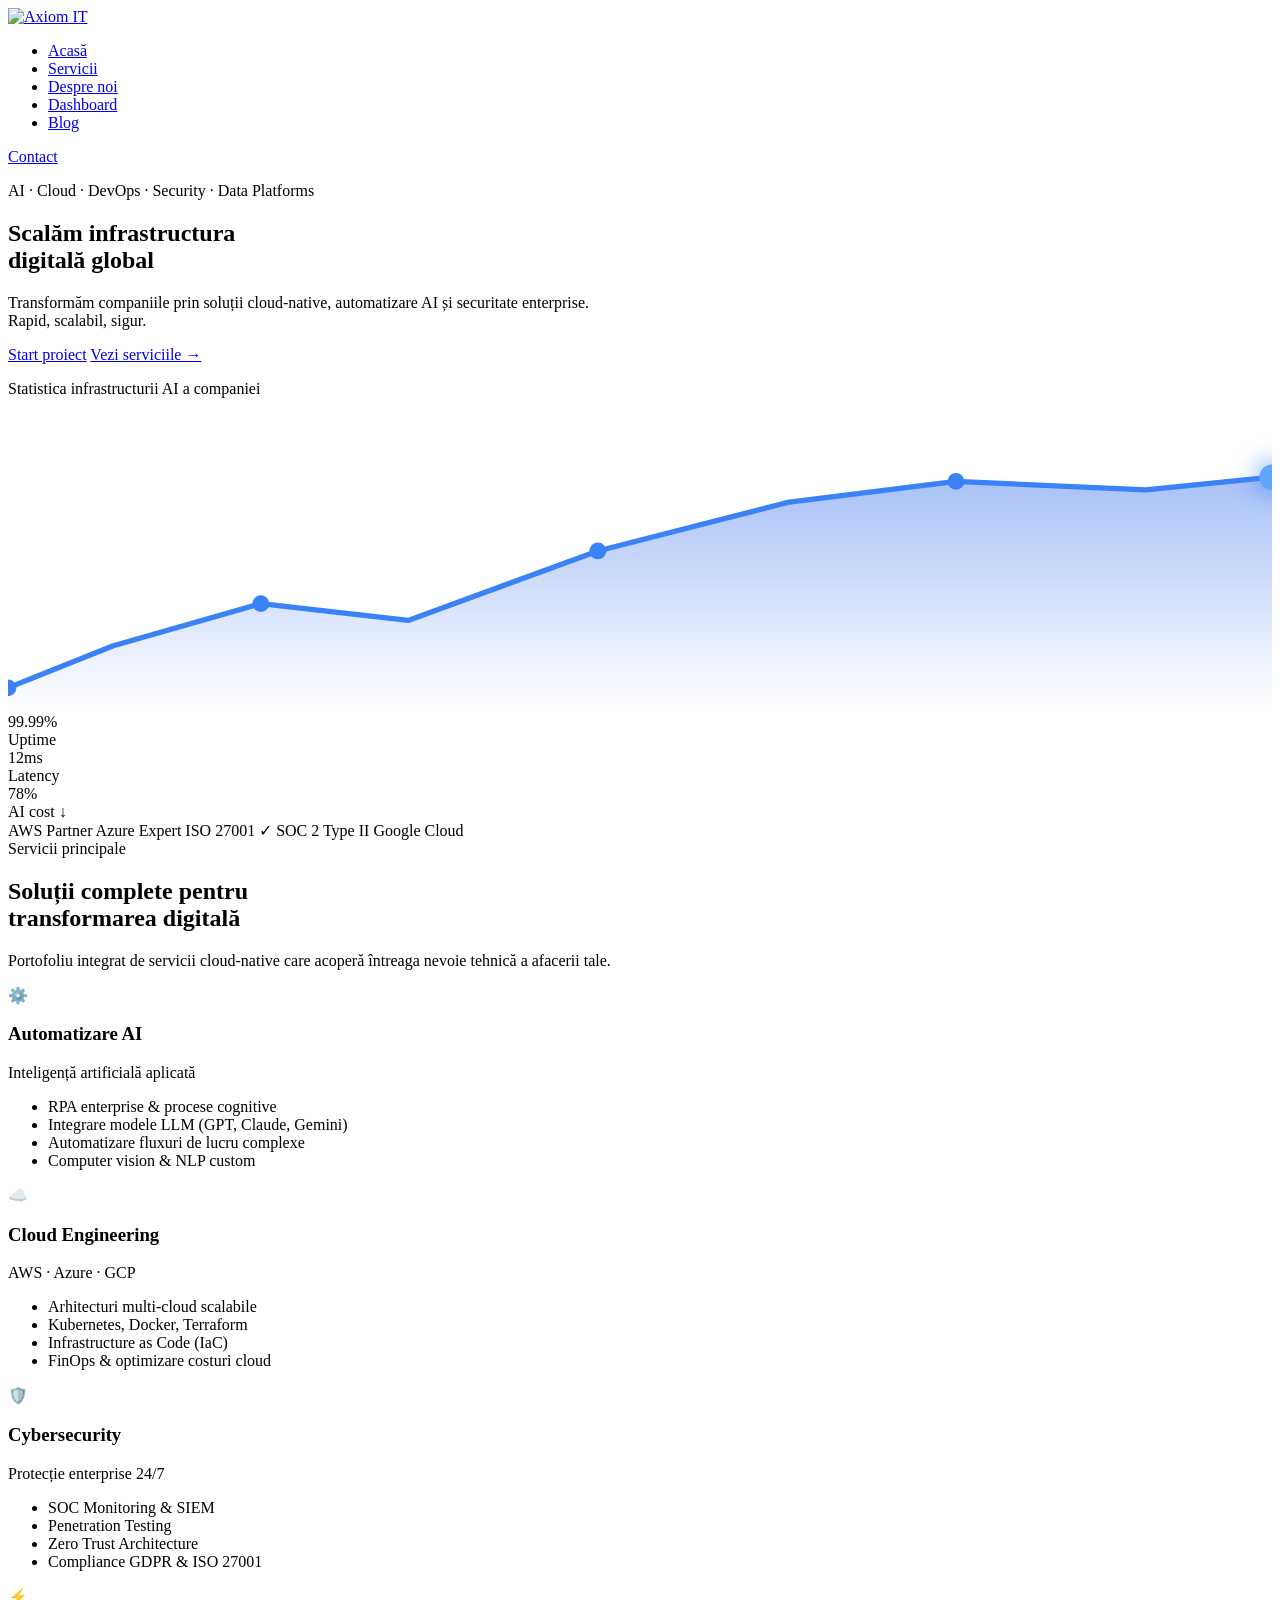
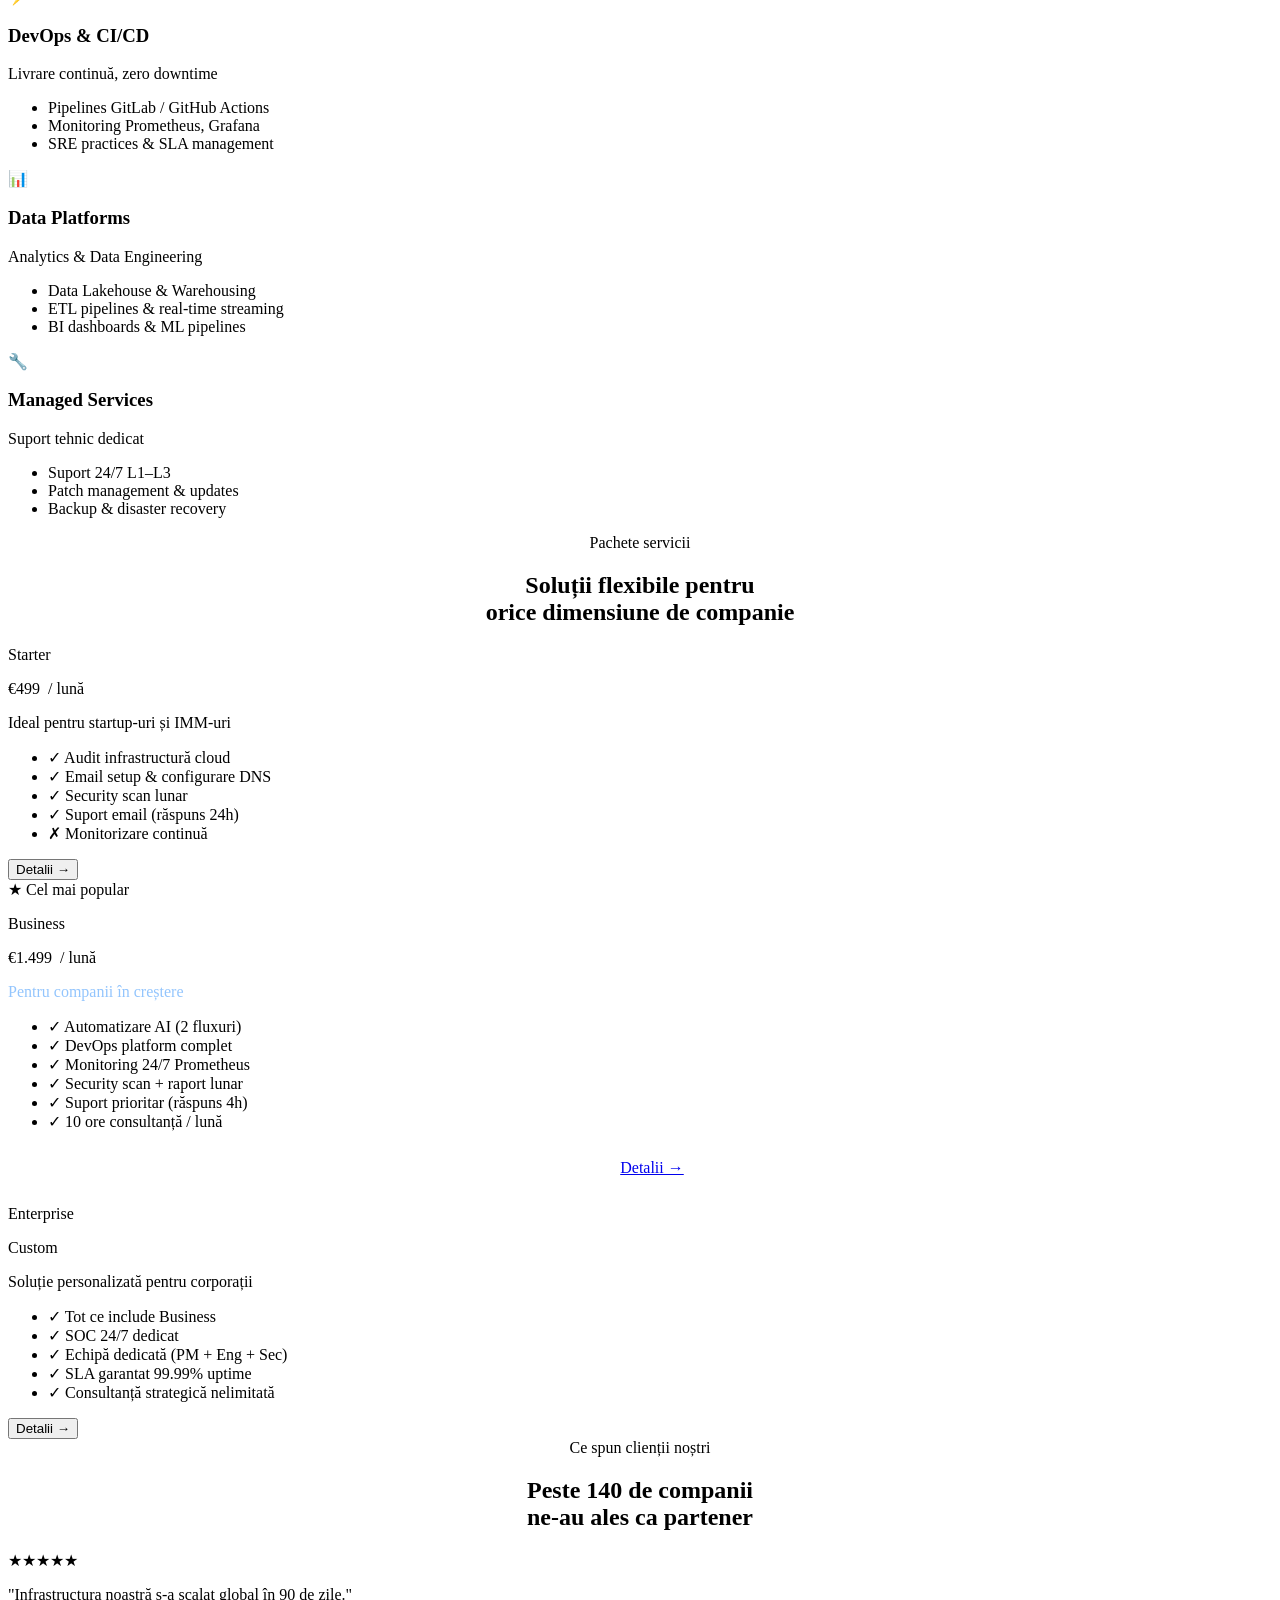
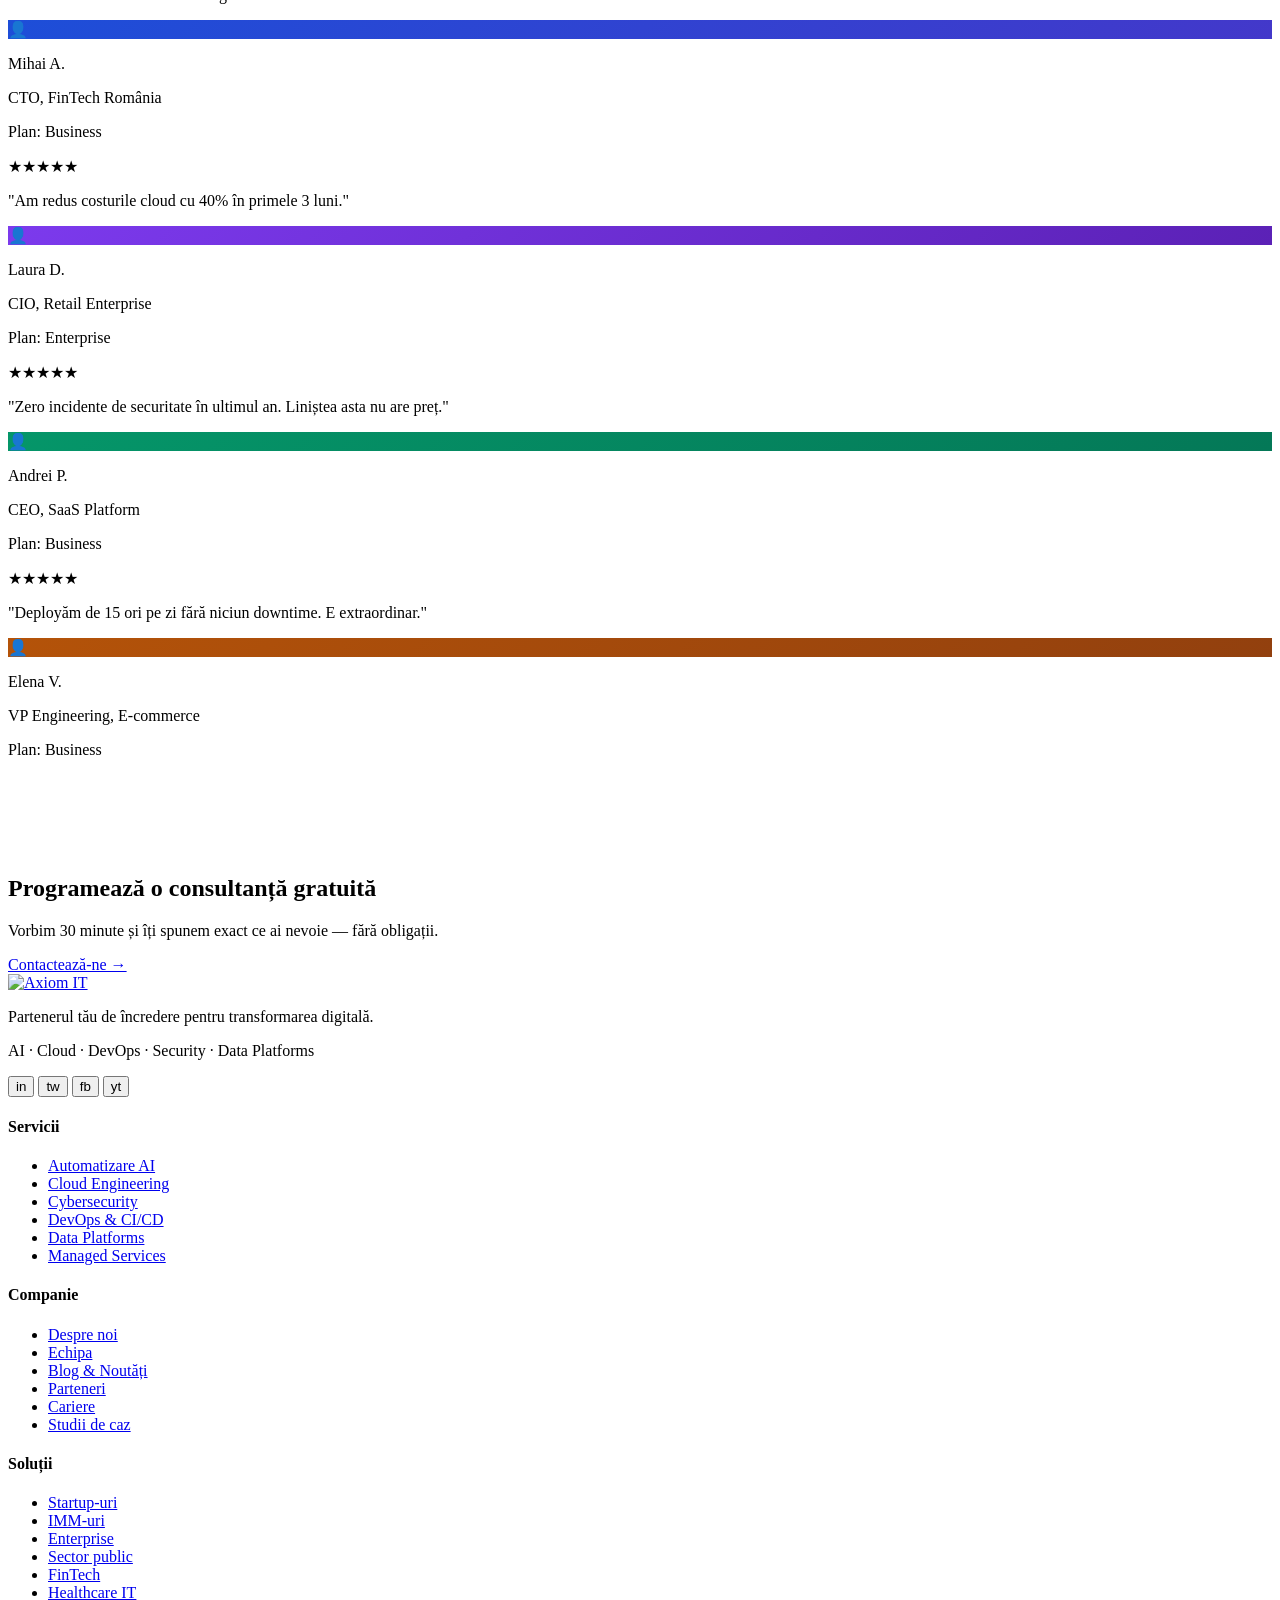
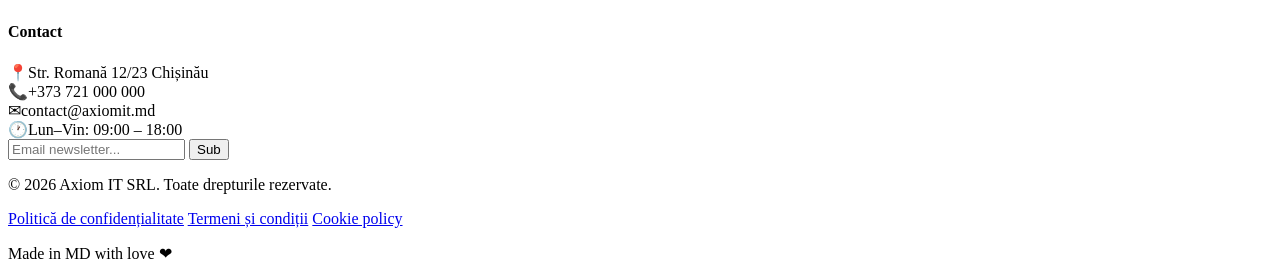
==== index.html @ 34787140 "Add files via upload" ====
<!DOCTYPE html>
<html lang="ro">
<head>
<meta charset="UTF-8"/>
<meta name="viewport" content="width=device-width, initial-scale=1.0"/>
<title>Axiom IT — Scalăm infrastructura digitală global</title>
<link rel="preconnect" href="https://fonts.googleapis.com"/>
<link href="https://fonts.googleapis.com/css2?family=EB+Garamond:ital,wght@0,400;0,600;0,700;0,800;1,400&family=DM+Sans:wght@300;400;500;600&display=swap" rel="stylesheet"/>
<link rel="stylesheet" href="/css/axiom-it.css"/>
</head>
<body class="pagina">

<nav class="bara-navigare">
  <div class="container">
    <a href="index.html" class="logo-nav">
      <img src="/img/logo-axiom.png" alt="Axiom IT"/>
    </a>
    <ul class="linkuri-nav">
      <li><a href="index.html" class="activ">Acasă</a></li>
      <li><a href="services.html">Servicii</a></li>
      <li><a href="about.html">Despre noi</a></li>
      <li><a href="dashboard.html">Dashboard</a></li>
      <li><a href="blog.html">Blog</a></li>
    </ul>
    <a href="#contact" class="buton buton-principal buton-contact-nav">Contact</a>
  </div>
</nav>

<section style="padding-top:0;padding-bottom:0">
  <div class="container">
    <div class="sectiunea-hero">

      <div class="hero-stanga">
        <p class="subtitlu-hero">AI · Cloud · DevOps · Security · Data Platforms</p>
        <h1>Scalăm infrastructura<br><span class="accent">digitală global</span></h1>
        <p class="descriere-hero">
          Transformăm companiile prin soluții cloud-native, automatizare AI și securitate enterprise.<br>
          Rapid, scalabil, sigur.
        </p>
        <div class="butoane-hero">
          <a href="#contact" class="buton buton-principal">Start proiect</a>
          <a href="services.html" class="buton buton-contur">Vezi serviciile →</a>
        </div>
      </div>

      <div class="hero-dreapta">
        <div class="card-statistici">
          <p class="eticheta-card-statistici">Statistica infrastructurii AI a companiei</p>
          <div class="zona-grafic">
            <svg viewBox="0 0 600 140" preserveAspectRatio="none">
              <defs>
                <linearGradient id="umpluturaGrafic" x1="0" y1="0" x2="0" y2="1">
                  <stop offset="0%" stop-color="#2563eb" stop-opacity="0.4"/>
                  <stop offset="100%" stop-color="#2563eb" stop-opacity="0"/>
                </linearGradient>
              </defs>
              <polygon points="0,130 50,110 120,90 190,98 280,65 370,42 450,32 540,36 600,30 600,140 0,140" fill="url(#umpluturaGrafic)"/>
              <polyline class="linie-grafic"
                points="0,130 50,110 120,90 190,98 280,65 370,42 450,32 540,36 600,30"
                fill="none" stroke="#3b82f6" stroke-width="2.5" stroke-linecap="round" stroke-linejoin="round"/>
              <circle cx="0"   cy="130" r="4" fill="#3b82f6"/>
              <circle cx="120" cy="90"  r="4" fill="#3b82f6"/>
              <circle cx="280" cy="65"  r="4" fill="#3b82f6"/>
              <circle cx="450" cy="32"  r="4" fill="#3b82f6"/>
              <circle cx="600" cy="30"  r="6" fill="#60a5fa" style="filter:drop-shadow(0 0 6px #3b82f6)"/>
            </svg>
          </div>
          <div class="rand-metrici">
            <div class="pastila-metrica">
              <div class="valoare">99.99%</div>
              <div class="eticheta-metrica">Uptime</div>
            </div>
            <div class="pastila-metrica">
              <div class="valoare">12ms</div>
              <div class="eticheta-metrica">Latency</div>
            </div>
            <div class="pastila-metrica">
              <div class="valoare verde">78%</div>
              <div class="eticheta-metrica">AI cost ↓</div>
            </div>
          </div>
        </div>
        <div class="rand-certificate">
          <span class="pastila-certificat">AWS Partner</span>
          <span class="pastila-certificat">Azure Expert</span>
          <span class="pastila-certificat">ISO 27001 ✓</span>
          <span class="pastila-certificat">SOC 2 Type II</span>
          <span class="pastila-certificat">Google Cloud</span>
        </div>
      </div>

    </div>
  </div>
</section>

<div class="separator"></div>

<section class="sectiunea-servicii">
  <div class="container">
    <div class="antet-sectiune apare">
      <span class="eticheta-sectiune eticheta-albastra">Servicii principale</span>
      <h2>Soluții complete pentru<br>transformarea digitală</h2>
      <p>Portofoliu integrat de servicii cloud-native care acoperă întreaga nevoie tehnică a afacerii tale.</p>
    </div>

    <div class="grila-servicii">
      <div class="card-serviciu cs-ai apare intarziere-1">
        <div class="pictograma-serviciu pictograma-ai">⚙️</div>
        <h3>Automatizare AI</h3>
        <p class="subtitlu-serviciu c-albastru">Inteligență artificială aplicată</p>
        <div class="separator-serviciu"></div>
        <ul class="caracteristici-serviciu">
          <li>RPA enterprise &amp; procese cognitive</li>
          <li>Integrare modele LLM (GPT, Claude, Gemini)</li>
          <li>Automatizare fluxuri de lucru complexe</li>
          <li>Computer vision &amp; NLP custom</li>
        </ul>
      </div>
      <div class="card-serviciu cs-cloud apare intarziere-2">
        <div class="pictograma-serviciu pictograma-cloud">☁️</div>
        <h3>Cloud Engineering</h3>
        <p class="subtitlu-serviciu c-cyan">AWS · Azure · GCP</p>
        <div class="separator-serviciu"></div>
        <ul class="caracteristici-serviciu">
          <li>Arhitecturi multi-cloud scalabile</li>
          <li>Kubernetes, Docker, Terraform</li>
          <li>Infrastructure as Code (IaC)</li>
          <li>FinOps &amp; optimizare costuri cloud</li>
        </ul>
      </div>
      <div class="card-serviciu cs-sec apare intarziere-3">
        <div class="pictograma-serviciu pictograma-sec">🛡️</div>
        <h3>Cybersecurity</h3>
        <p class="subtitlu-serviciu c-mov">Protecție enterprise 24/7</p>
        <div class="separator-serviciu"></div>
        <ul class="caracteristici-serviciu">
          <li>SOC Monitoring &amp; SIEM</li>
          <li>Penetration Testing</li>
          <li>Zero Trust Architecture</li>
          <li>Compliance GDPR &amp; ISO 27001</li>
        </ul>
      </div>
      <div class="card-serviciu cs-devops apare intarziere-1">
        <div class="pictograma-serviciu pictograma-devops">⚡</div>
        <h3>DevOps &amp; CI/CD</h3>
        <p class="subtitlu-serviciu c-verde">Livrare continuă, zero downtime</p>
        <div class="separator-serviciu"></div>
        <ul class="caracteristici-serviciu">
          <li>Pipelines GitLab / GitHub Actions</li>
          <li>Monitoring Prometheus, Grafana</li>
          <li>SRE practices &amp; SLA management</li>
        </ul>
      </div>
      <div class="card-serviciu cs-date apare intarziere-2">
        <div class="pictograma-serviciu pictograma-date">📊</div>
        <h3>Data Platforms</h3>
        <p class="subtitlu-serviciu c-chihlimbar">Analytics &amp; Data Engineering</p>
        <div class="separator-serviciu"></div>
        <ul class="caracteristici-serviciu">
          <li>Data Lakehouse &amp; Warehousing</li>
          <li>ETL pipelines &amp; real-time streaming</li>
          <li>BI dashboards &amp; ML pipelines</li>
        </ul>
      </div>
      <div class="card-serviciu cs-gestionat apare intarziere-3">
        <div class="pictograma-serviciu pictograma-gestionat">🔧</div>
        <h3>Managed Services</h3>
        <p class="subtitlu-serviciu c-roz">Suport tehnic dedicat</p>
        <div class="separator-serviciu"></div>
        <ul class="caracteristici-serviciu">
          <li>Suport 24/7 L1–L3</li>
          <li>Patch management &amp; updates</li>
          <li>Backup &amp; disaster recovery</li>
        </ul>
      </div>
    </div>
  </div>
</section>

<div class="separator"></div>

<section class="sectiunea-preturi">
  <div class="container">
    <div class="antet-sectiune apare" style="text-align:center;max-width:640px;margin:0 auto 0">
      <span class="eticheta-sectiune eticheta-albastra">Pachete servicii</span>
      <h2>Soluții flexibile pentru<br>orice dimensiune de companie</h2>
    </div>
    <div class="grila-preturi">

      <div class="card-pret apare intarziere-1">
        <p class="nivel-pret">Starter</p>
        <div style="display:flex;align-items:baseline;gap:8px;margin-bottom:6px">
          <span class="suma-pret">€499</span>
          <span class="perioada-pret">/ lună</span>
        </div>
        <p class="descriere-pret">Ideal pentru startup-uri și IMM-uri</p>
        <div class="separator-pret"></div>
        <ul class="caracteristici-pret">
          <li><span class="bifa">✓</span> Audit infrastructură cloud</li>
          <li><span class="bifa">✓</span> Email setup &amp; configurare DNS</li>
          <li><span class="bifa">✓</span> Security scan lunar</li>
          <li><span class="bifa">✓</span> Suport email (răspuns 24h)</li>
          <li><span class="x">✗</span> <span style="color:var(--gri-mai-inchis)">Monitorizare continuă</span></li>
        </ul>
        <button class="buton-pret-contur">Detalii →</button>
      </div>

      <div class="card-pret recomandat apare intarziere-2">
        <div class="insigna-popular">★ Cel mai popular</div>
        <p class="nivel-pret">Business</p>
        <div style="display:flex;align-items:baseline;gap:8px;margin-bottom:6px">
          <span class="suma-pret">€1.499</span>
          <span class="perioada-pret">/ lună</span>
        </div>
        <p class="descriere-pret" style="color:#93c5fd">Pentru companii în creștere</p>
        <div class="separator-pret"></div>
        <ul class="caracteristici-pret">
          <li><span class="bifa">✓</span> Automatizare AI (2 fluxuri)</li>
          <li><span class="bifa">✓</span> DevOps platform complet</li>
          <li><span class="bifa">✓</span> Monitoring 24/7 Prometheus</li>
          <li><span class="bifa">✓</span> Security scan + raport lunar</li>
          <li><span class="bifa">✓</span> Suport prioritar (răspuns 4h)</li>
          <li><span class="bifa">✓</span> 10 ore consultanță / lună</li>
        </ul>
        <a href="#contact" class="buton buton-alb" style="width:100%;justify-content:center;padding:12px;display:flex">Detalii →</a>
      </div>

      <div class="card-pret apare intarziere-3">
        <p class="nivel-pret">Enterprise</p>
        <div style="margin-bottom:6px">
          <span class="suma-pret">Custom</span>
        </div>
        <p class="descriere-pret">Soluție personalizată pentru corporații</p>
        <div class="separator-pret"></div>
        <ul class="caracteristici-pret">
          <li><span class="bifa">✓</span> Tot ce include Business</li>
          <li><span class="bifa">✓</span> SOC 24/7 dedicat</li>
          <li><span class="bifa">✓</span> Echipă dedicată (PM + Eng + Sec)</li>
          <li><span class="bifa">✓</span> SLA garantat 99.99% uptime</li>
          <li><span class="bifa">✓</span> Consultanță strategică nelimitată</li>
        </ul>
        <button class="buton-pret-enterprise">Detalii →</button>
      </div>

    </div>
  </div>
</section>

<div class="separator"></div>

<section class="sectiunea-testimoniale">
  <div class="container">
    <div class="antet-sectiune apare" style="text-align:center;max-width:640px;margin:0 auto 0">
      <span class="eticheta-sectiune eticheta-albastra">Ce spun clienții noștri</span>
      <h2>Peste 140 de companii<br>ne-au ales ca partener</h2>
    </div>
    <div class="grila-testimoniale">
      <div class="card-testimonial apare intarziere-1">
        <span class="stele">★★★★★</span>
        <p class="citat-testimonial">"Infrastructura noastră s-a scalat global în 90 de zile."</p>
        <div class="autor-testimonial">
          <div class="avatar-autor" style="background:linear-gradient(135deg,#1d4ed8,#4338ca)">👤</div>
          <div class="info-autor">
            <p class="nume-autor">Mihai A.</p>
            <p class="rol-autor">CTO, FinTech România</p>
            <p class="plan-autor">Plan: Business</p>
          </div>
        </div>
      </div>
      <div class="card-testimonial apare intarziere-2">
        <span class="stele">★★★★★</span>
        <p class="citat-testimonial">"Am redus costurile cloud cu 40% în primele 3 luni."</p>
        <div class="autor-testimonial">
          <div class="avatar-autor" style="background:linear-gradient(135deg,#7c3aed,#5b21b6)">👤</div>
          <div class="info-autor">
            <p class="nume-autor">Laura D.</p>
            <p class="rol-autor">CIO, Retail Enterprise</p>
            <p class="plan-autor">Plan: Enterprise</p>
          </div>
        </div>
      </div>
      <div class="card-testimonial apare intarziere-3">
        <span class="stele">★★★★★</span>
        <p class="citat-testimonial">"Zero incidente de securitate în ultimul an. Liniștea asta nu are preț."</p>
        <div class="autor-testimonial">
          <div class="avatar-autor" style="background:linear-gradient(135deg,#059669,#047857)">👤</div>
          <div class="info-autor">
            <p class="nume-autor">Andrei P.</p>
            <p class="rol-autor">CEO, SaaS Platform</p>
            <p class="plan-autor">Plan: Business</p>
          </div>
        </div>
      </div>
      <div class="card-testimonial apare intarziere-4">
        <span class="stele">★★★★★</span>
        <p class="citat-testimonial">"Deployăm de 15 ori pe zi fără niciun downtime. E extraordinar."</p>
        <div class="autor-testimonial">
          <div class="avatar-autor" style="background:linear-gradient(135deg,#b45309,#92400e)">👤</div>
          <div class="info-autor">
            <p class="nume-autor">Elena V.</p>
            <p class="rol-autor">VP Engineering, E-commerce</p>
            <p class="plan-autor">Plan: Business</p>
          </div>
        </div>
      </div>
    </div>
  </div>
</section>

<div class="separator"></div>

<section style="padding:80px 0 0">
  <div class="container">
    <div class="banner-cta apare">
      <h2>Programează o consultanță gratuită</h2>
      <p>Vorbim 30 minute și îți spunem exact ce ai nevoie — fără obligații.</p>
      <div class="butoane-banner-cta">
        <a href="#contact" class="buton buton-alb">Contactează-ne →</a>
        <a href="services.html" class="buton" style="background:rgba(255,255,255,.12);color:#fff;border:1.5px solid rgba(255,255,255,.3)">Vezi serviciile</a>
      </div>
    </div>
  </div>
</section>

<footer class="subsol" id="contact">
  <div class="container">
    <div class="subsol-principal">

      <div class="subsol-brand">
        <a href="index.html" class="logo-subsol">
          <img src="/img/logo-axiom.png" alt="Axiom IT"/>
        </a>
        <p class="descriere-brand">Partenerul tău de încredere pentru transformarea digitală.</p>
        <p class="tagline-brand">AI · Cloud · DevOps · Security · Data Platforms</p>
        <div class="retele-sociale">
          <button class="buton-social">in</button>
          <button class="buton-social">tw</button>
          <button class="buton-social">fb</button>
          <button class="buton-social">yt</button>
        </div>
      </div>

      <div class="coloana-subsol">
        <h4>Servicii</h4>
        <ul>
          <li><a href="services.html">Automatizare AI</a></li>
          <li><a href="services.html">Cloud Engineering</a></li>
          <li><a href="services.html">Cybersecurity</a></li>
          <li><a href="services.html">DevOps &amp; CI/CD</a></li>
          <li><a href="services.html">Data Platforms</a></li>
          <li><a href="services.html">Managed Services</a></li>
        </ul>
      </div>

      <div class="coloana-subsol">
        <h4>Companie</h4>
        <ul>
          <li><a href="about.html">Despre noi</a></li>
          <li><a href="about.html">Echipa</a></li>
          <li><a href="blog.html">Blog &amp; Noutăți</a></li>
          <li><a href="/alte fisiere/AxiomIT_Parteneri.docx" download>Parteneri</a></li>
          <li><a href="/alte fisiere/AxiomIT_Cariere.docx" download>Cariere</a></li>
          <li><a href="/alte fisiere/AxiomIT_Studii_de_Caz.xlsx" download>Studii de caz</a></li>
        </ul>
      </div>

      <div class="coloana-subsol">
        <h4>Soluții</h4>
        <ul>
          <li><a href="/alte fisiere/AXIOM IT - Soluții Tehnologice Complete.pptx" download>Startup-uri</a></li>
          <li><a href="/alte fisiere/AXIOM IT - Soluții Tehnologice Complete.pptx" download>IMM-uri</a></li>
          <li><a href="/alte fisiere/AXIOM IT - Soluții Tehnologice Complete.pptx" download>Enterprise</a></li>
          <li><a href="/alte fisiere/AXIOM IT - Soluții Tehnologice Complete.pptx" download>Sector public</a></li>
          <li><a href="/alte fisiere/AXIOM IT - Soluții Tehnologice Complete.pptx" download>FinTech</a></li>
          <li><a href="/alte fisiere/AXIOM IT - Soluții Tehnologice Complete.pptx" download>Healthcare IT</a></li>
        </ul>
      </div>

      <div class="coloana-contact">
        <h4>Contact</h4>
          <div class="linie-contact"><span class="icon-contact">📍</span>Str. Romană 12/23 Chișinău</div>
          <div class="linie-contact"><span class="icon-contact">📞</span>+373 721 000 000</div>
          <div class="linie-contact"><span class="icon-contact">✉</span>contact@axiomit.md</div>
          <div class="linie-contact"><span class="icon-contact">🕐</span>Lun–Vin: 09:00 – 18:00</div>
        <div class="newsletter-subsol">
          <input type="email" placeholder="Email newsletter..."/>
          <button>Sub</button>
        </div>
      </div>

    </div>

    <div class="bara-subsol-jos">
      <p>© 2026 Axiom IT SRL. Toate drepturile rezervate.</p>
      <div class="linkuri-subsol-jos">
        <a href="#">Politică de confidențialitate</a> <a href="/alte fisiere/politica-confidentialitate.pdf" download></a>
        <a href="#">Termeni și condiții</a>
        <a href="#">Cookie policy</a>
      </div>
      <p class="text-dreapta-subsol">Made in MD with love ❤</p>
    </div>
  </div>
</footer>

</body>
</html>
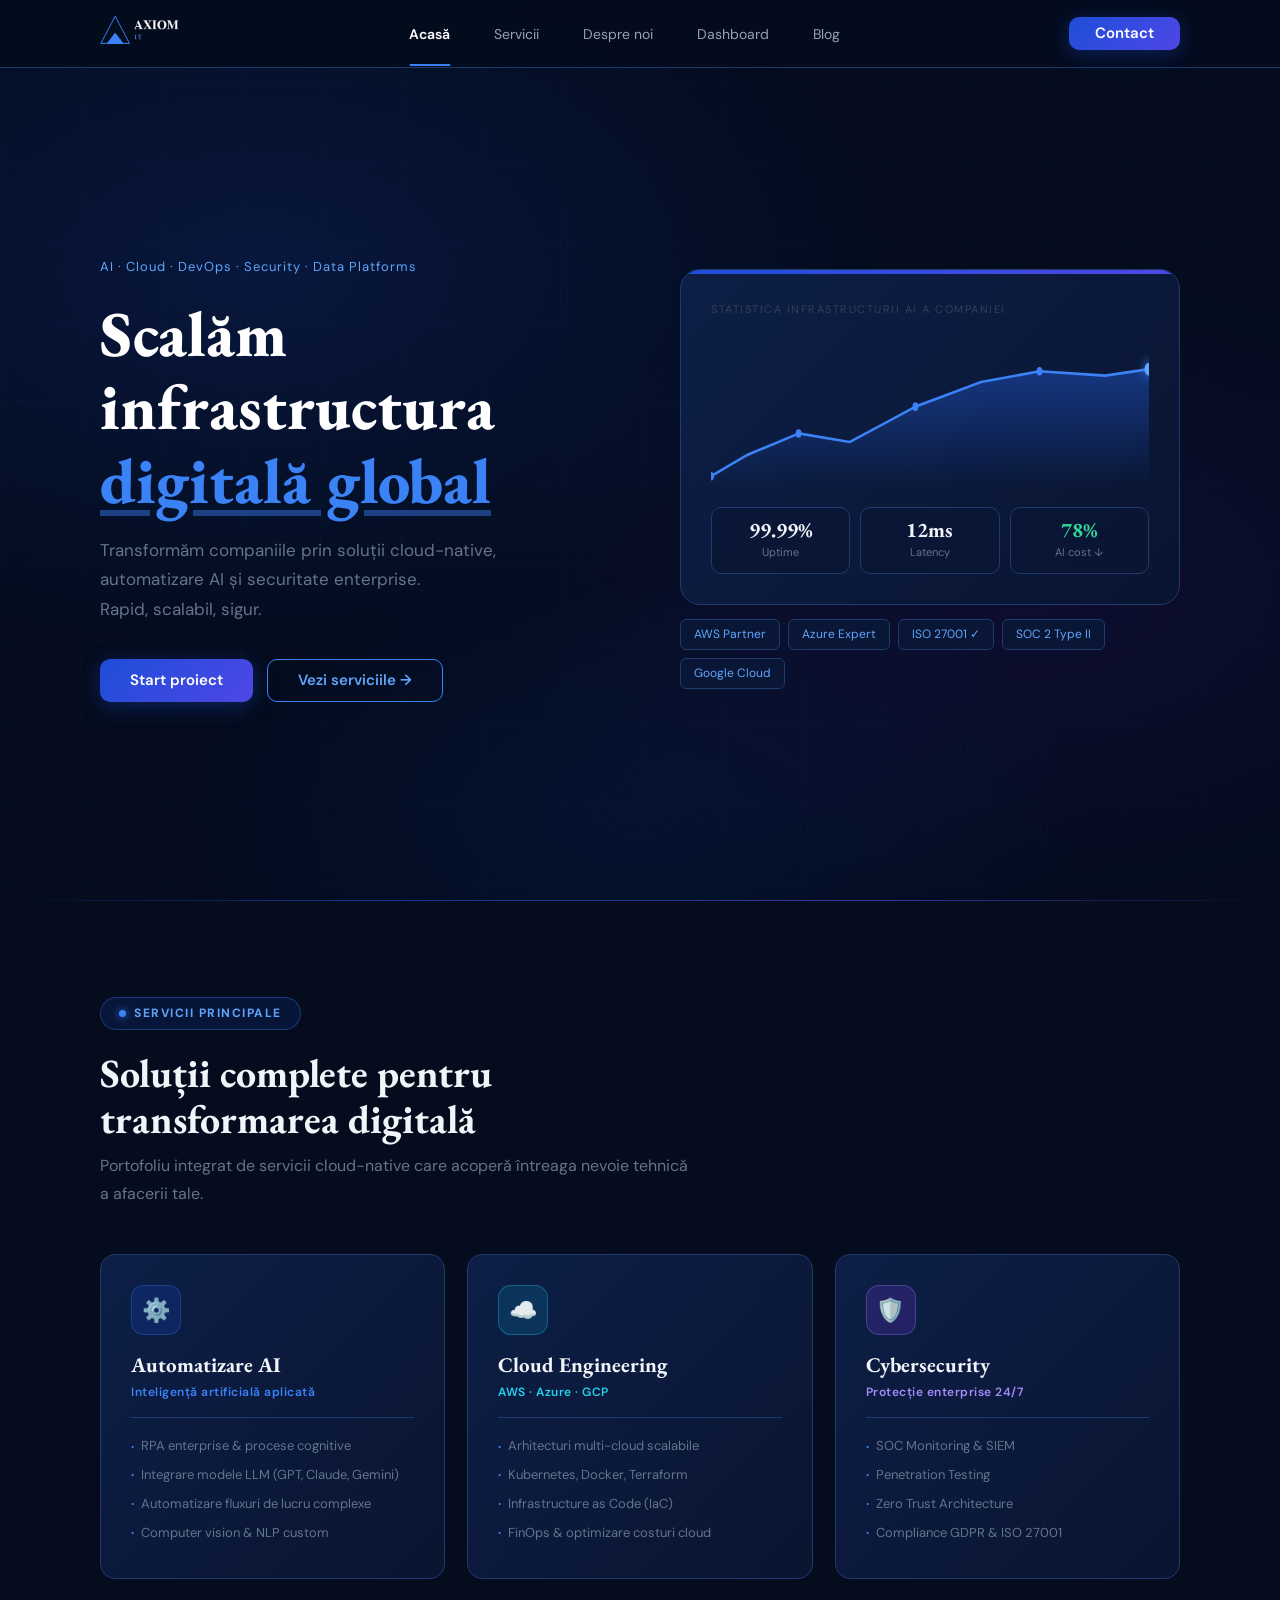
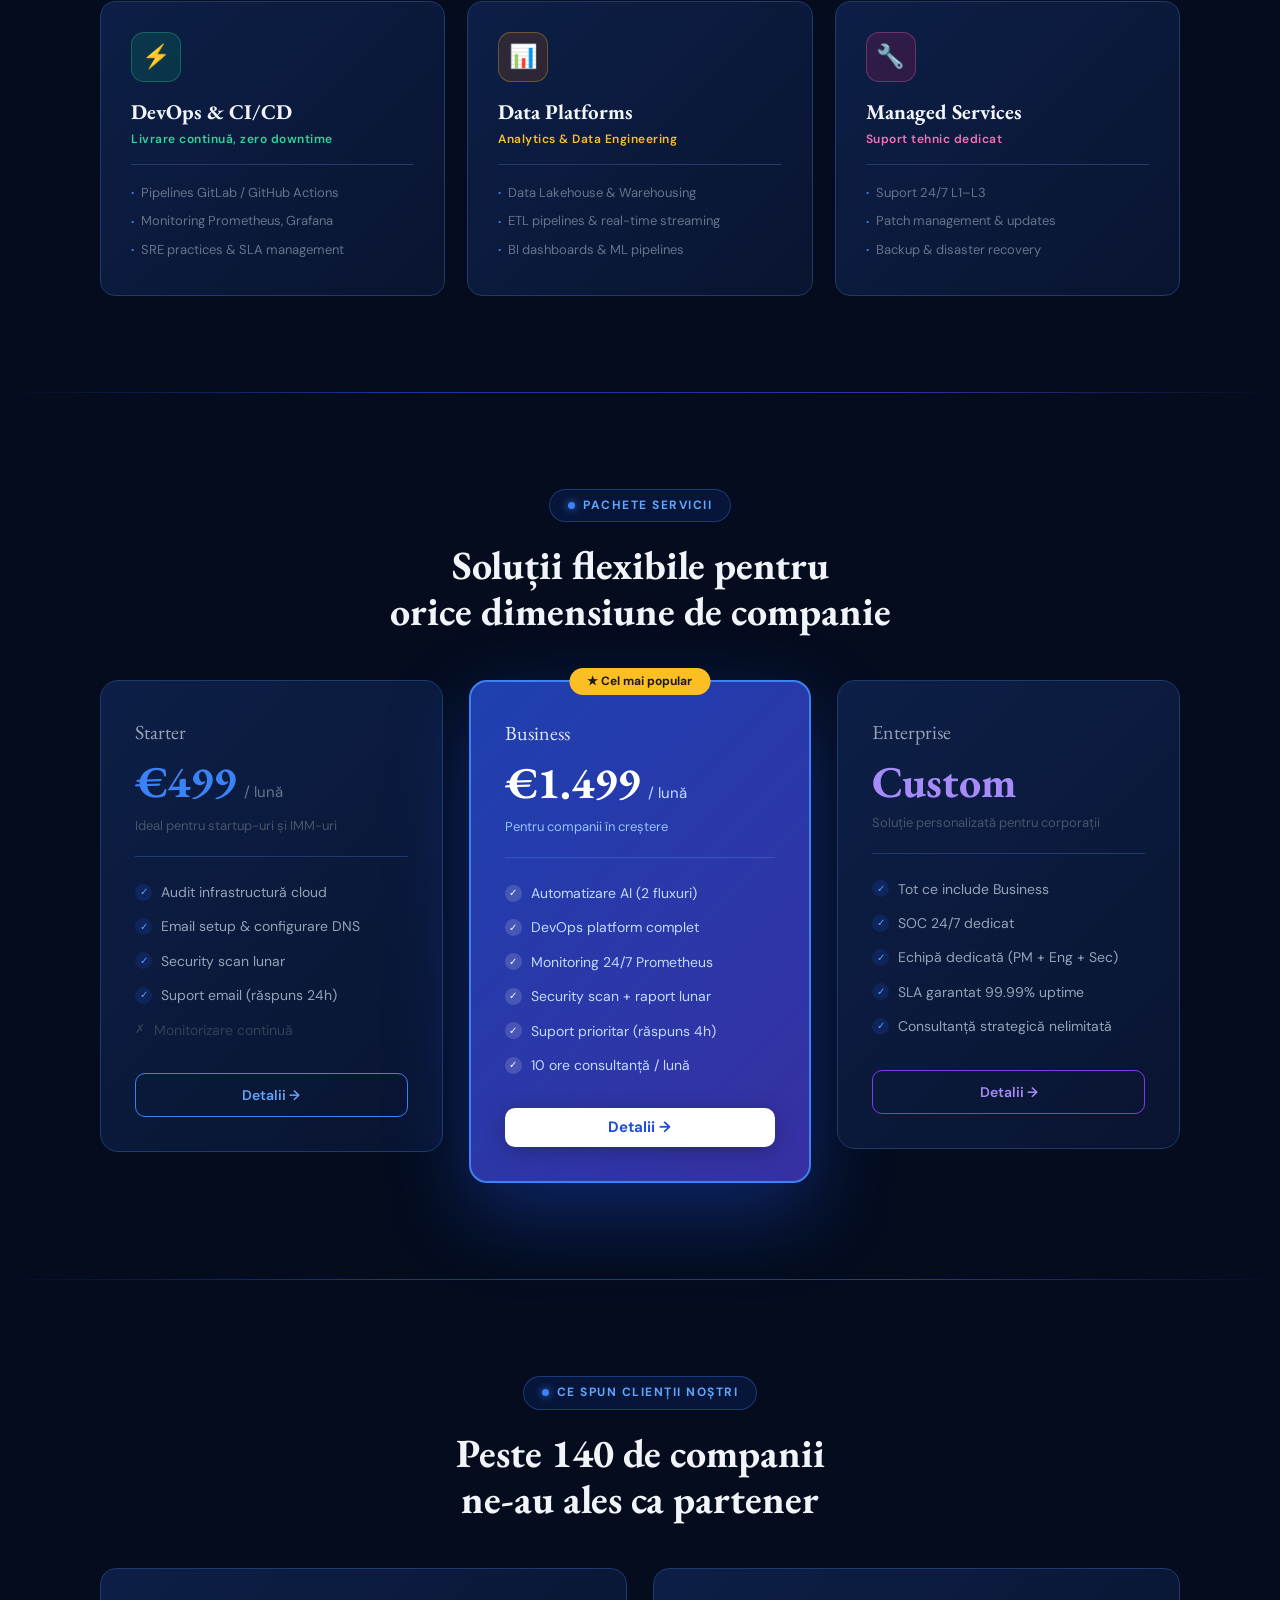
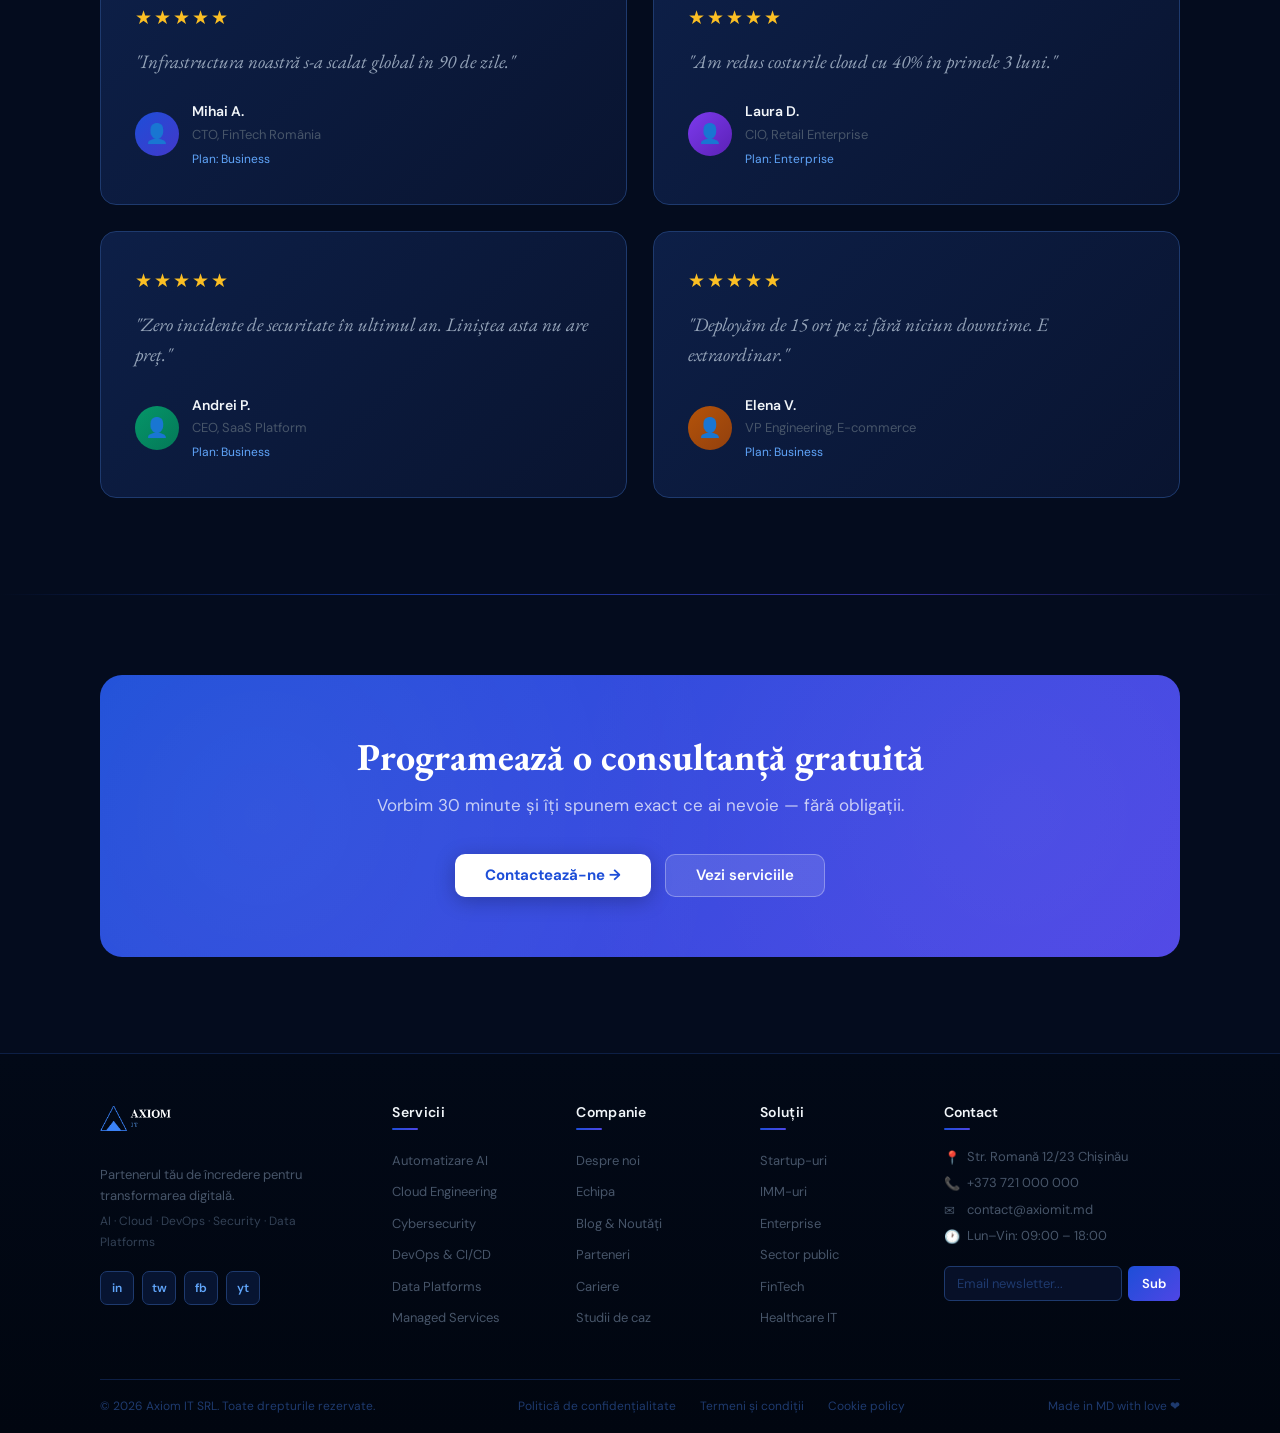
==== commit 323829f7: "Add files via upload" ====
--- a/index.html
+++ b/index.html
@@ -6,14 +6,14 @@
 <title>Axiom IT — Scalăm infrastructura digitală global</title>
 <link rel="preconnect" href="https://fonts.googleapis.com"/>
 <link href="https://fonts.googleapis.com/css2?family=EB+Garamond:ital,wght@0,400;0,600;0,700;0,800;1,400&family=DM+Sans:wght@300;400;500;600&display=swap" rel="stylesheet"/>
-<link rel="stylesheet" href="/css/axiom-it.css"/>
+<link rel="stylesheet" href="./css/axiom-it.css"/>
 </head>
 <body class="pagina">
 
 <nav class="bara-navigare">
   <div class="container">
     <a href="index.html" class="logo-nav">
-      <img src="/img/logo-axiom.png" alt="Axiom IT"/>
+      <img src="./img/logo-axiom.png" alt="Axiom IT"/>
     </a>
     <ul class="linkuri-nav">
       <li><a href="index.html" class="activ">Acasă</a></li>
@@ -110,10 +110,10 @@
         <p class="subtitlu-serviciu c-albastru">Inteligență artificială aplicată</p>
         <div class="separator-serviciu"></div>
         <ul class="caracteristici-serviciu">
-          <li>RPA enterprise &amp; procese cognitive</li>
+          <li>RPA enterprise & procese cognitive</li>
           <li>Integrare modele LLM (GPT, Claude, Gemini)</li>
           <li>Automatizare fluxuri de lucru complexe</li>
-          <li>Computer vision &amp; NLP custom</li>
+          <li>Computer vision & NLP custom</li>
         </ul>
       </div>
       <div class="card-serviciu cs-cloud apare intarziere-2">
@@ -125,7 +125,7 @@
           <li>Arhitecturi multi-cloud scalabile</li>
           <li>Kubernetes, Docker, Terraform</li>
           <li>Infrastructure as Code (IaC)</li>
-          <li>FinOps &amp; optimizare costuri cloud</li>
+          <li>FinOps & optimizare costuri cloud</li>
         </ul>
       </div>
       <div class="card-serviciu cs-sec apare intarziere-3">
@@ -134,32 +134,32 @@
         <p class="subtitlu-serviciu c-mov">Protecție enterprise 24/7</p>
         <div class="separator-serviciu"></div>
         <ul class="caracteristici-serviciu">
-          <li>SOC Monitoring &amp; SIEM</li>
+          <li>SOC Monitoring & SIEM</li>
           <li>Penetration Testing</li>
           <li>Zero Trust Architecture</li>
-          <li>Compliance GDPR &amp; ISO 27001</li>
+          <li>Compliance GDPR & ISO 27001</li>
         </ul>
       </div>
       <div class="card-serviciu cs-devops apare intarziere-1">
         <div class="pictograma-serviciu pictograma-devops">⚡</div>
-        <h3>DevOps &amp; CI/CD</h3>
+        <h3>DevOps & CI/CD</h3>
         <p class="subtitlu-serviciu c-verde">Livrare continuă, zero downtime</p>
         <div class="separator-serviciu"></div>
         <ul class="caracteristici-serviciu">
           <li>Pipelines GitLab / GitHub Actions</li>
           <li>Monitoring Prometheus, Grafana</li>
-          <li>SRE practices &amp; SLA management</li>
+          <li>SRE practices & SLA management</li>
         </ul>
       </div>
       <div class="card-serviciu cs-date apare intarziere-2">
         <div class="pictograma-serviciu pictograma-date">📊</div>
         <h3>Data Platforms</h3>
-        <p class="subtitlu-serviciu c-chihlimbar">Analytics &amp; Data Engineering</p>
-        <div class="separator-serviciu"></div>
-        <ul class="caracteristici-serviciu">
-          <li>Data Lakehouse &amp; Warehousing</li>
-          <li>ETL pipelines &amp; real-time streaming</li>
-          <li>BI dashboards &amp; ML pipelines</li>
+        <p class="subtitlu-serviciu c-chihlimbar">Analytics & Data Engineering</p>
+        <div class="separator-serviciu"></div>
+        <ul class="caracteristici-serviciu">
+          <li>Data Lakehouse & Warehousing</li>
+          <li>ETL pipelines & real-time streaming</li>
+          <li>BI dashboards & ML pipelines</li>
         </ul>
       </div>
       <div class="card-serviciu cs-gestionat apare intarziere-3">
@@ -169,8 +169,8 @@
         <div class="separator-serviciu"></div>
         <ul class="caracteristici-serviciu">
           <li>Suport 24/7 L1–L3</li>
-          <li>Patch management &amp; updates</li>
-          <li>Backup &amp; disaster recovery</li>
+          <li>Patch management & updates</li>
+          <li>Backup & disaster recovery</li>
         </ul>
       </div>
     </div>
@@ -197,7 +197,7 @@
         <div class="separator-pret"></div>
         <ul class="caracteristici-pret">
           <li><span class="bifa">✓</span> Audit infrastructură cloud</li>
-          <li><span class="bifa">✓</span> Email setup &amp; configurare DNS</li>
+          <li><span class="bifa">✓</span> Email setup & configurare DNS</li>
           <li><span class="bifa">✓</span> Security scan lunar</li>
           <li><span class="bifa">✓</span> Suport email (răspuns 24h)</li>
           <li><span class="x">✗</span> <span style="color:var(--gri-mai-inchis)">Monitorizare continuă</span></li>
@@ -222,7 +222,7 @@
           <li><span class="bifa">✓</span> Suport prioritar (răspuns 4h)</li>
           <li><span class="bifa">✓</span> 10 ore consultanță / lună</li>
         </ul>
-        <a href="#contact" class="buton buton-alb" style="width:100%;justify-content:center;padding:12px;display:flex">Detalii →</a>
+        <a href="contact" class="buton buton-alb" style="width:100%;justify-content:center;padding:12px;display:flex">Detalii →</a>
       </div>
 
       <div class="card-pret apare intarziere-3">
@@ -328,7 +328,7 @@
 
       <div class="subsol-brand">
         <a href="index.html" class="logo-subsol">
-          <img src="/img/logo-axiom.png" alt="Axiom IT"/>
+          <img src="./img/logo-axiom.png" alt="Axiom IT"/>
         </a>
         <p class="descriere-brand">Partenerul tău de încredere pentru transformarea digitală.</p>
         <p class="tagline-brand">AI · Cloud · DevOps · Security · Data Platforms</p>
@@ -346,7 +346,7 @@
           <li><a href="services.html">Automatizare AI</a></li>
           <li><a href="services.html">Cloud Engineering</a></li>
           <li><a href="services.html">Cybersecurity</a></li>
-          <li><a href="services.html">DevOps &amp; CI/CD</a></li>
+          <li><a href="services.html">DevOps & CI/CD</a></li>
           <li><a href="services.html">Data Platforms</a></li>
           <li><a href="services.html">Managed Services</a></li>
         </ul>
@@ -357,22 +357,22 @@
         <ul>
           <li><a href="about.html">Despre noi</a></li>
           <li><a href="about.html">Echipa</a></li>
-          <li><a href="blog.html">Blog &amp; Noutăți</a></li>
-          <li><a href="/alte fisiere/AxiomIT_Parteneri.docx" download>Parteneri</a></li>
-          <li><a href="/alte fisiere/AxiomIT_Cariere.docx" download>Cariere</a></li>
-          <li><a href="/alte fisiere/AxiomIT_Studii_de_Caz.xlsx" download>Studii de caz</a></li>
+          <li><a href="blog.html">Blog & Noutăți</a></li>
+          <li><a href="./alte fisiere/AxiomIT_Parteneri.docx" download>Parteneri</a></li>
+          <li><a href="./alte fisiere/AxiomIT_Cariere.docx" download>Cariere</a></li>
+          <li><a href="./alte fisiere/AxiomIT_Studii_de_Caz.xlsx" download>Studii de caz</a></li>
         </ul>
       </div>
 
       <div class="coloana-subsol">
         <h4>Soluții</h4>
         <ul>
-          <li><a href="/alte fisiere/AXIOM IT - Soluții Tehnologice Complete.pptx" download>Startup-uri</a></li>
-          <li><a href="/alte fisiere/AXIOM IT - Soluții Tehnologice Complete.pptx" download>IMM-uri</a></li>
-          <li><a href="/alte fisiere/AXIOM IT - Soluții Tehnologice Complete.pptx" download>Enterprise</a></li>
-          <li><a href="/alte fisiere/AXIOM IT - Soluții Tehnologice Complete.pptx" download>Sector public</a></li>
-          <li><a href="/alte fisiere/AXIOM IT - Soluții Tehnologice Complete.pptx" download>FinTech</a></li>
-          <li><a href="/alte fisiere/AXIOM IT - Soluții Tehnologice Complete.pptx" download>Healthcare IT</a></li>
+          <li><a href="./alte fisiere/AXIOM IT - Soluții Tehnologice Complete.pptx" download>Startup-uri</a></li>
+          <li><a href="./alte fisiere/AXIOM IT - Soluții Tehnologice Complete.pptx" download>IMM-uri</a></li>
+          <li><a href="./alte fisiere/AXIOM IT - Soluții Tehnologice Complete.pptx" download>Enterprise</a></li>
+          <li><a href="./alte fisiere/AXIOM IT - Soluții Tehnologice Complete.pptx" download>Sector public</a></li>
+          <li><a href="./alte fisiere/AXIOM IT - Soluții Tehnologice Complete.pptx" download>FinTech</a></li>
+          <li><a href="./alte fisiere/AXIOM IT - Soluții Tehnologice Complete.pptx" download>Healthcare IT</a></li>
         </ul>
       </div>
 
@@ -393,9 +393,9 @@
     <div class="bara-subsol-jos">
       <p>© 2026 Axiom IT SRL. Toate drepturile rezervate.</p>
       <div class="linkuri-subsol-jos">
-        <a href="#">Politică de confidențialitate</a> <a href="/alte fisiere/politica-confidentialitate.pdf" download></a>
-        <a href="#">Termeni și condiții</a>
-        <a href="#">Cookie policy</a>
+        <a href="./alte fisiere/politica-confidentialitate.pdf" download>Politică de confidențialitate</a>
+        <a href="./alte fisiere/termeni-conditii.pdf" download>Termeni și condiții</a>
+        <a href="./alte fisiere/cookie-policy.pdf" download>Cookie policy</a>
       </div>
       <p class="text-dreapta-subsol">Made in MD with love ❤</p>
     </div>
--- a/css/axiom-it.css
+++ b/css/axiom-it.css
@@ -0,0 +1,1482 @@
+:root {
+  --fundal:             #040c1e;
+  --fundal-card:        #0d1f47;
+  --fundal-card-2:      #091430;
+  --fundal-inchis:      #020917;
+  --bordura:            #1e3a6e;
+  --bordura-subtila:    #0d1f45;
+  --albastru:           #1d4ed8;
+  --albastru-md:        #2563eb;
+  --albastru-deschis:   #3b82f6;
+  --albastru-pal:       #60a5fa;
+  --mov:                #4f46e5;
+  --mov-md:             #7c3aed;
+  --violet:             #a78bfa;
+  --cyan:               #0891b2;
+  --cyan-deschis:       #22d3ee;
+  --verde:              #059669;
+  --verde-deschis:      #34d399;
+  --chihlimbar:         #b45309;
+  --chihlimbar-deschis: #fbbf24;
+  --roz:                #be185d;
+  --roz-deschis:        #f472b6;
+  --gri-deschis:        #94a3b8;
+  --gri:                #64748b;
+  --gri-inchis:         #475569;
+  --gri-mai-inchis:     #334155;
+  --alb:                #f1f5f9;
+  --gradient-albastru:  linear-gradient(135deg, #1d4ed8 0%, #4f46e5 100%);
+  --gradient-card:      linear-gradient(135deg, #0d1f47 0%, #091430 100%);
+}
+*, *::before, *::after { margin: 0; padding: 0; box-sizing: border-box; }
+html { scroll-behavior: smooth; }
+body, .pagina {
+  background: var(--fundal);
+  color: var(--alb);
+  font-family: 'DM Sans', sans-serif;
+  font-size: 16px;
+  line-height: 1.6;
+  overflow-x: hidden;
+}
+body::before, .pagina::before {
+  content: '';
+  position: fixed;
+  inset: 0;
+  background:
+    radial-gradient(ellipse 70% 60% at 20% 30%, rgba(29,78,216,.17) 0%, transparent 70%),
+    radial-gradient(ellipse 60% 50% at 80% 65%, rgba(91,33,182,.12) 0%, transparent 70%),
+    radial-gradient(ellipse 50% 40% at 50% 90%, rgba(14,77,204,.11) 0%, transparent 70%);
+  pointer-events: none;
+  z-index: 0;
+}
+body::after, .pagina::after {
+  content: '';
+  position: fixed;
+  inset: 0;
+  background-image:
+    linear-gradient(rgba(96,165,250,.028) 1px, transparent 1px),
+    linear-gradient(90deg, rgba(96,165,250,.028) 1px, transparent 1px);
+  background-size: 80px 80px;
+  pointer-events: none;
+  z-index: 0;
+}
+h1, h2, h3, h4 { font-family: 'EB Garamond', Georgia, serif; line-height: 1.15; }
+h1 
+{ 
+  font-size: clamp(40px, 5vw, 70px);
+   font-weight: 800; 
+  }
+h2 
+{ font-size: clamp(26px, 3.5vw, 40px);
+   font-weight: 700; 
+  }
+h3 {
+   font-size: clamp(17px, 2vw, 21px); 
+   font-weight: 700; 
+  }
+h4 
+{ font-size: 15px;
+   font-weight: 600; 
+  }
+p  { font-size: 16px; color: var(--gri); line-height: 1.75; }
+a  { text-decoration: none; color: inherit; }
+.container { max-width: 1720px; margin: 0 auto; padding: 0 100px; position: relative; z-index: 1; }
+.separator {
+  height: 1px;
+  background: linear-gradient(to right, transparent, rgba(29,78,216,.65) 30%, rgba(79,70,229,.65) 70%, transparent);
+}
+.eticheta-sectiune {
+  display: inline-flex;
+  align-items: center;
+  gap: 8px;
+  padding: 6px 18px;
+  border-radius: 20px;
+  font-size: 12px;
+  font-weight: 700;
+  letter-spacing: 1.5px;
+  text-transform: uppercase;
+  margin-bottom: 20px;
+}
+.eticheta-albastra {
+  background: rgba(29,78,216,.15);
+  border: 1px solid rgba(59,130,246,.35);
+  color: var(--albastru-pal);
+}
+.eticheta-albastra::before {
+  content: '';
+  width: 7px; height: 7px;
+  border-radius: 50%;
+  background: var(--albastru-deschis);
+  box-shadow: 0 0 8px var(--albastru-deschis);
+}
+
+.buton {
+  display: inline-flex;
+  align-items: center;
+  gap: 8px;
+  padding: 13px 30px;
+  border-radius: 10px;
+  border: none;
+  cursor: pointer;
+  font-family: 'DM Sans', sans-serif;
+  font-size: 15px;
+  font-weight: 600;
+  transition: all .22s cubic-bezier(.4, 0, .2, 1);
+  position: relative;
+  overflow: hidden;
+  text-decoration: none;
+  line-height: 1;
+}
+.buton::after {
+  content: '';
+  position: absolute;
+  inset: 0;
+  background: linear-gradient(135deg, transparent, rgba(255,255,255,.08));
+  opacity: 0;
+  transition: opacity .22s;
+}
+.buton:hover::after { opacity: 1; }
+
+.buton-principal { background: var(--gradient-albastru); color: #fff; box-shadow: 0 4px 20px rgba(29,78,216,.35); }
+.buton-principal:hover { transform: translateY(-2px); box-shadow: 0 8px 32px rgba(29,78,216,.55), 0 0 0 1px rgba(96,165,250,.25); }
+.buton-principal:active { transform: scale(.98); }
+
+.buton-contur { background: transparent; color: var(--albastru-pal); border: 1.5px solid var(--albastru-deschis); }
+.buton-contur:hover { background: rgba(29,78,216,.12); color: #fff; border-color: var(--albastru-pal); transform: translateY(-2px); box-shadow: 0 0 20px rgba(59,130,246,.2); }
+.buton-contur:active { transform: scale(.97); }
+
+.buton-alb { background: #fff; color: var(--albastru); font-weight: 700; box-shadow: 0 4px 20px rgba(0,0,0,.25); }
+.buton-alb:hover { background: #dbeafe; transform: translateY(-3px); box-shadow: 0 12px 36px rgba(0,0,0,.35); }
+
+.card {
+  background: var(--gradient-card);
+  border: 1px solid var(--bordura);
+  border-radius: 16px;
+  padding: 30px;
+  position: relative;
+  overflow: hidden;
+  transition: transform .25s ease, box-shadow .25s ease, border-color .25s;
+}
+.card:hover { transform: translateY(-4px); box-shadow: 0 20px 60px rgba(0,0,0,.4); }
+.card::before {
+  content: '';
+  position: absolute;
+  top: 0; left: 0; right: 0;
+  height: 3px;
+  background: var(--gradient-albastru);
+  opacity: 0;
+  transition: opacity .25s;
+}
+.card:hover::before { opacity: 1; }
+
+.bara-navigare {
+  position: fixed;
+  top: 0; left: 0; right: 0;
+  height: 68px;
+  background: rgba(4,12,30,.93);
+  backdrop-filter: blur(14px);
+  -webkit-backdrop-filter: blur(14px);
+  border-bottom: 1px solid var(--bordura);
+  z-index: 1000;
+  display: flex;
+  align-items: center;
+}
+.bara-navigare .container { display: flex; align-items: center; justify-content: space-between; width: 100%; }
+
+.logo-nav { display: flex; align-items: center; text-decoration: none; }
+.logo-nav img { height: 40px; width: auto; }
+
+.linkuri-nav { display: flex; align-items: center; gap: 44px; list-style: none; }
+.linkuri-nav a { font-size: 14px; color: var(--gri-deschis); transition: color .2s; position: relative; }
+.linkuri-nav a:hover { color: #fff; }
+.linkuri-nav a.activ { color: #fff; font-weight: 600; }
+.linkuri-nav a.activ::after {
+  content: '';
+  position: absolute;
+  bottom: -23px;
+  left: 50%;
+  transform: translateX(-50%);
+  width: 100%;
+  height: 2px;
+  background: var(--albastru-deschis);
+  border-radius: 1px;
+}
+.buton-contact-nav { padding: 9px 26px; margin-left: 20px; }
+
+.sectiunea-hero {
+  padding: 148px 0 90px;
+  display: grid;
+  grid-template-columns: 1fr 1fr;
+  gap: 80px;
+  align-items: center;
+  min-height: 100vh;
+}
+.hero-stanga { animation: apareDeSus .8s ease both; }
+.hero-dreapta{ animation: apareDeSus .8s ease .2s both; }
+@keyframes apareDeSus {
+  from { opacity: 0; transform: translateY(28px); }
+  to   { opacity: 1; transform: translateY(0); }
+}
+
+.subtitlu-hero { font-size: 13px; color: var(--albastru-pal); letter-spacing: 1px; margin-bottom: 18px; }
+.sectiunea-hero h1 { color: #fff; margin-bottom: 10px; }
+.sectiunea-hero h1 .accent {
+  color: var(--albastru-deschis);
+  text-decoration: underline;
+  text-decoration-color: rgba(59,130,246,.45);
+  text-underline-offset: 7px;
+}
+.descriere-hero { font-size: 17px; color: var(--gri); margin: 18px 0 34px; line-height: 1.75; }
+.butoane-hero { display: flex; gap: 14px; flex-wrap: wrap; }
+
+.card-statistici {
+  background: var(--gradient-card);
+  border: 1px solid var(--bordura);
+  border-radius: 20px;
+  padding: 30px;
+  position: relative;
+  overflow: hidden;
+}
+.card-statistici::before { content: ''; position: absolute; top: 0; left: 0; right: 0; height: 4px; background: var(--gradient-albastru); }
+.eticheta-card-statistici { font-size: 11px; color: var(--gri-mai-inchis); letter-spacing: 1.5px; text-transform: uppercase; margin-bottom: 18px; }
+.zona-grafic { position: relative; height: 150px; margin-bottom: 20px; }
+.zona-grafic svg { width: 100%; height: 100%; }
+.rand-metrici { display: grid; grid-template-columns: repeat(3, 1fr); gap: 10px; margin-top: 14px; }
+.pastila-metrica {
+  background: rgba(10,22,53,.8);
+  border: 1px solid var(--bordura);
+  border-radius: 10px;
+  padding: 11px 14px;
+  text-align: center;
+}
+.pastila-metrica .valoare { font-family: 'EB Garamond', serif; font-size: 21px; font-weight: 700; color: var(--alb); line-height: 1; margin-bottom: 4px; }
+.pastila-metrica .valoare.verde { color: var(--verde-deschis); }
+.pastila-metrica .eticheta-metrica { font-size: 11px; color: var(--gri); }
+.rand-certificate { display: flex; gap: 8px; flex-wrap: wrap; margin-top: 14px; }
+.pastila-certificat { padding: 5px 13px; background: #0a1635; border: 1px solid var(--bordura); border-radius: 6px; font-size: 12px; color: var(--albastru-pal); }
+
+.sectiunea-servicii { padding: 96px 0; }
+.antet-sectiune { margin-bottom: 0; }
+.antet-sectiune h2 { color: var(--alb); margin-bottom: 10px; }
+.antet-sectiune p  { font-size: 16px; max-width: 600px; }
+
+.grila-servicii { display: grid; grid-template-columns: repeat(3, 1fr); gap: 22px; margin-top: 46px; }
+.card-serviciu {
+  background: var(--gradient-card);
+  border: 1px solid var(--bordura);
+  border-radius: 15px;
+  padding: 30px;
+  position: relative;
+  overflow: hidden;
+  transition: all .28s cubic-bezier(.4, 0, .2, 1);
+}
+.card-serviciu:hover { transform: translateY(-5px); box-shadow: 0 24px 70px rgba(0,0,0,.45); }
+.card-serviciu::before { content: ''; position: absolute; top: 0; left: 0; right: 0; height: 3px; opacity: 0; transition: opacity .28s; }
+.card-serviciu:hover::before { opacity: 1; }
+
+.cs-ai::before        { background: var(--gradient-albastru); }
+.cs-cloud::before     { background: linear-gradient(135deg, #0891b2, #0e7490); }
+.cs-sec::before       { background: linear-gradient(135deg, #7c3aed, #5b21b6); }
+.cs-devops::before    { background: linear-gradient(135deg, #059669, #047857); }
+.cs-date::before      { background: linear-gradient(135deg, #b45309, #92400e); }
+.cs-gestionat::before { background: linear-gradient(135deg, #be185d, #9d174d); }
+
+.pictograma-serviciu {
+  width: 50px; height: 50px;
+  border-radius: 13px;
+  display: flex;
+  align-items: center;
+  justify-content: center;
+  font-size: 23px;
+  margin-bottom: 18px;
+  transition: transform .25s;
+}
+.card-serviciu:hover .pictograma-serviciu { transform: scale(1.08) rotate(-3deg); }
+
+.pictograma-ai       { background: rgba(29,78,216,.2);  border: 1px solid rgba(59,130,246,.3); }
+.pictograma-cloud    { background: rgba(8,145,178,.2);  border: 1px solid rgba(34,211,238,.3); }
+.pictograma-sec      { background: rgba(124,58,237,.2); border: 1px solid rgba(167,139,250,.3); }
+.pictograma-devops   { background: rgba(5,150,105,.2);  border: 1px solid rgba(52,211,153,.3); }
+.pictograma-date     { background: rgba(180,83,9,.2);   border: 1px solid rgba(251,191,36,.3); }
+.pictograma-gestionat{ background: rgba(190,24,93,.2);  border: 1px solid rgba(244,114,182,.3); }
+
+.card-serviciu h3 { color: var(--alb); margin-bottom: 5px; }
+.subtitlu-serviciu { font-size: 12px; font-weight: 600; letter-spacing: .5px; margin-bottom: 14px; }
+
+.c-albastru   { color: var(--albastru-deschis); }
+.c-cyan       { color: var(--cyan-deschis); }
+.c-mov        { color: var(--violet); }
+.c-verde      { color: var(--verde-deschis); }
+.c-chihlimbar { color: var(--chihlimbar-deschis); }
+.c-roz        { color: var(--roz-deschis); }
+
+.separator-serviciu { height: 1px; background: var(--bordura); margin: 14px 0; }
+.caracteristici-serviciu { list-style: none; }
+.caracteristici-serviciu li { font-size: 13px; color: var(--gri); padding: 4px 0; display: flex; align-items: center; gap: 7px; }
+.caracteristici-serviciu li::before { content: '•'; color: var(--albastru-deschis); font-size: 9px; flex-shrink: 0; }
+
+.sectiunea-preturi { padding: 96px 0; background: rgba(4,12,30,.5); }
+.grila-preturi { display: grid; grid-template-columns: repeat(3, 1fr); gap: 26px; margin-top: 46px; align-items: start; }
+
+.card-pret {
+  background: var(--gradient-card);
+  border: 1px solid var(--bordura);
+  border-radius: 18px;
+  padding: 34px;
+  position: relative;
+  transition: all .28s ease;
+}
+.card-pret:hover { transform: translateY(-5px); box-shadow: 0 24px 60px rgba(0,0,0,.4); }
+.card-pret.recomandat {
+  background: linear-gradient(135deg, #1e40af 0%, #3730a3 100%);
+  border: 2px solid var(--albastru-deschis);
+  transform: translateY(-12px);
+  box-shadow: 0 30px 80px rgba(29,78,216,.4);
+}
+.card-pret.recomandat:hover { transform: translateY(-18px); box-shadow: 0 40px 100px rgba(29,78,216,.5); }
+
+.insigna-popular {
+  position: absolute;
+  top: -14px;
+  left: 50%;
+  transform: translateX(-50%);
+  background: var(--chihlimbar-deschis);
+  color: #1a1a1a;
+  font-size: 12px;
+  font-weight: 700;
+  padding: 4px 18px;
+  border-radius: 20px;
+  white-space: nowrap;
+}
+.nivel-pret { font-family: 'EB Garamond', serif; font-size: 20px; color: var(--gri-deschis); margin-bottom: 10px; }
+.card-pret.recomandat .nivel-pret { color: #e2e8f0; }
+.suma-pret { font-family: 'EB Garamond', serif; font-size: 44px; font-weight: 700; color: var(--albastru-deschis); line-height: 1; margin-bottom: 4px; }
+.card-pret.recomandat .suma-pret { color: #fff; }
+.card-pret:last-child .suma-pret { color: var(--violet); }
+.perioada-pret { font-size: 15px; color: var(--gri); }
+.card-pret.recomandat .perioada-pret { color: #bfdbfe; }
+.descriere-pret { font-size: 13px; color: var(--gri-inchis); margin: 7px 0 18px; }
+.separator-pret { height: 1px; background: var(--bordura); margin-bottom: 18px; }
+.card-pret.recomandat .separator-pret { background: rgba(96,165,250,.25); }
+
+.caracteristici-pret { list-style: none; margin-bottom: 26px; }
+.caracteristici-pret li { font-size: 14px; color: var(--gri-deschis); padding: 6px 0; display: flex; align-items: center; gap: 9px; }
+.card-pret.recomandat .caracteristici-pret li { color: #bfdbfe; }
+.caracteristici-pret li .bifa {
+  width: 17px; height: 17px;
+  border-radius: 50%;
+  background: rgba(29,78,216,.2);
+  display: flex;
+  align-items: center;
+  justify-content: center;
+  font-size: 10px;
+  color: var(--albastru-pal);
+  flex-shrink: 0;
+}
+.card-pret.recomandat .caracteristici-pret li .bifa { background: rgba(255,255,255,.15); color: #fff; }
+.caracteristici-pret li .x { color: var(--gri-mai-inchis); font-size: 12px; }
+
+.buton-pret-contur {
+  width: 100%;
+  display: block;
+  text-align: center;
+  border: 1.5px solid var(--albastru-deschis);
+  color: var(--albastru-pal);
+  background: transparent;
+  padding: 12px;
+  border-radius: 10px;
+  font-size: 14px;
+  font-weight: 600;
+  font-family: 'DM Sans', sans-serif;
+  cursor: pointer;
+  transition: all .22s ease;
+}
+.buton-pret-contur:hover { background: rgba(29,78,216,.12); color: #fff; border-color: var(--albastru-pal); transform: translateY(-1px); box-shadow: 0 4px 16px rgba(29,78,216,.2); }
+
+.buton-pret-enterprise {
+  width: 100%;
+  display: block;
+  text-align: center;
+  border: 1.5px solid var(--mov-md);
+  color: var(--violet);
+  background: transparent;
+  padding: 12px;
+  border-radius: 10px;
+  font-size: 14px;
+  font-weight: 600;
+  font-family: 'DM Sans', sans-serif;
+  cursor: pointer;
+  transition: all .22s ease;
+}
+.buton-pret-enterprise:hover { background: rgba(124,58,237,.12); color: #c4b5fd; border-color: var(--violet); transform: translateY(-1px); box-shadow: 0 4px 16px rgba(124,58,237,.2); }
+
+.sectiunea-testimoniale { padding: 96px 0; }
+.grila-testimoniale { display: grid; grid-template-columns: repeat(2, 1fr); gap: 26px; margin-top: 46px; }
+.card-testimonial {
+  background: var(--gradient-card);
+  border: 1px solid var(--bordura);
+  border-radius: 16px;
+  padding: 34px;
+  transition: all .25s ease;
+}
+.card-testimonial:hover { transform: translateY(-4px); box-shadow: 0 20px 60px rgba(0,0,0,.4); border-color: rgba(59,130,246,.25); }
+.stele { color: var(--chihlimbar-deschis); font-size: 19px; letter-spacing: 2px; margin-bottom: 14px; display: block; }
+.citat-testimonial { font-family: 'EB Garamond', serif; font-size: 19px; font-style: italic; color: var(--gri-deschis); line-height: 1.6; margin-bottom: 22px; }
+.autor-testimonial { display: flex; align-items: center; gap: 13px; }
+.avatar-autor { width: 44px; height: 44px; border-radius: 50%; display: flex; align-items: center; justify-content: center; font-size: 19px; flex-shrink: 0; }
+.info-autor .nume-autor { font-size: 14px; font-weight: 600; color: var(--alb); }
+.info-autor .rol-autor  { font-size: 13px; color: var(--gri-inchis); }
+.info-autor .plan-autor { font-size: 12px; color: var(--albastru-pal); margin-top: 2px; }
+
+.banner-cta {
+  background: var(--gradient-albastru);
+  border-radius: 22px;
+  padding: 60px;
+  text-align: center;
+  position: relative;
+  overflow: hidden;
+  margin: 0 0 96px;
+}
+.banner-cta::before {
+  content: '';
+  position: absolute;
+  inset: 0;
+  background:
+    radial-gradient(circle at 15% 50%, rgba(255,255,255,.05) 0%, transparent 50%),
+    radial-gradient(circle at 85% 50%, rgba(255,255,255,.04) 0%, transparent 50%);
+}
+.banner-cta h2 { color: #fff; font-size: clamp(26px, 3.5vw, 38px); margin-bottom: 12px; position: relative; }
+.banner-cta p  { color: rgba(255,255,255,.72); font-size: 17px; margin-bottom: 34px; position: relative; }
+.butoane-banner-cta { display: flex; justify-content: center; gap: 14px; position: relative; }
+
+.subsol {
+  background: linear-gradient(to bottom, #020917, #010610);
+  border-top: 1px solid var(--bordura-subtila);
+  padding: 50px 0 0;
+}
+
+.subsol-principal {
+  display: grid;
+  grid-template-columns: 1.8fr 1fr 1fr 1fr 1.4fr;
+  gap: 48px;
+  padding-bottom: 46px;
+  align-items: start;
+}
+
+.subsol-brand .logo-subsol { display: block; margin-bottom: 16px; text-decoration: none; }
+.subsol-brand .logo-subsol img { height: 36px; width: auto; }
+.subsol-brand .descriere-brand { font-size: 13px; color: var(--gri-inchis); line-height: 1.65; margin-bottom: 4px; }
+.subsol-brand .tagline-brand   { font-size: 12px; color: var(--gri-mai-inchis); margin-bottom: 18px; }
+.retele-sociale { display: flex; gap: 8px; }
+
+.buton-social {
+  width: 34px; height: 34px;
+  border-radius: 7px;
+  border: 1px solid var(--bordura);
+  background: rgba(13,31,71,.6);
+  display: flex;
+  align-items: center;
+  justify-content: center;
+  font-size: 12px;
+  color: var(--albastru-pal);
+  cursor: pointer;
+  transition: all .2s ease;
+  font-family: 'DM Sans', sans-serif;
+  font-weight: 600;
+}
+.buton-social:hover { border-color: var(--albastru-deschis); background: rgba(29,78,216,.18); color: #fff; transform: translateY(-2px); box-shadow: 0 4px 14px rgba(29,78,216,.22); }
+
+.coloana-subsol h4 {
+  font-family: 'DM Sans', sans-serif;
+  font-size: 14px;
+  font-weight: 600;
+  color: var(--alb);
+  margin-bottom: 14px;
+  letter-spacing: .3px;
+}
+.coloana-subsol h4::after { content: ''; display: block; width: 26px; height: 2px; background: var(--gradient-albastru); margin-top: 7px; border-radius: 1px; }
+.coloana-subsol ul { list-style: none; }
+.coloana-subsol ul li { padding: 3px 0; }
+.coloana-subsol ul li a { font-size: 13px; color: var(--gri-inchis); transition: color .18s; }
+.coloana-subsol ul li a:hover { color: var(--albastru-pal); }
+
+.coloana-contact h4 { font-family: 'DM Sans', sans-serif; font-size: 14px; font-weight: 600; color: var(--alb); margin-bottom: 14px; }
+.coloana-contact h4::after { content: ''; display: block; width: 26px; height: 2px; background: var(--gradient-albastru); margin-top: 7px; border-radius: 1px; }
+.linie-contact { display: flex; align-items: flex-start; gap: 7px; font-size: 13px; color: var(--gri-inchis); padding: 3px 0; line-height: 1.5; }
+.linie-contact .icon-contact { font-size: 13px; width: 16px; flex-shrink: 0; margin-top: 1px; }
+
+.newsletter-subsol { margin-top: 16px; display: flex; gap: 6px; }
+.newsletter-subsol input {
+  flex: 1;
+  background: rgba(10,20,50,.7);
+  border: 1px solid var(--bordura);
+  border-radius: 6px;
+  padding: 8px 12px;
+  font-size: 13px;
+  color: var(--gri-inchis);
+  outline: none;
+  font-family: 'DM Sans', sans-serif;
+  transition: border-color .2s;
+  min-width: 0;
+}
+.newsletter-subsol input::placeholder { color: #1e3a6e; }
+.newsletter-subsol input:focus { border-color: var(--albastru-deschis); }
+.newsletter-subsol button {
+  padding: 8px 14px;
+  border: none;
+  border-radius: 6px;
+  background: var(--gradient-albastru);
+  color: #fff;
+  font-size: 13px;
+  font-weight: 600;
+  cursor: pointer;
+  font-family: 'DM Sans', sans-serif;
+  transition: all .2s;
+  white-space: nowrap;
+  flex-shrink: 0;
+}
+.newsletter-subsol button:hover { filter: brightness(1.12); transform: scale(1.03); }
+
+.bara-subsol-jos {
+  border-top: 1px solid var(--bordura-subtila);
+  padding: 16px 0;
+  display: flex;
+  align-items: center;
+  justify-content: space-between;
+  flex-wrap: wrap;
+  gap: 8px;
+}
+.bara-subsol-jos p, .bara-subsol-jos a { font-size: 12px; color: #1e3a6e; }
+.bara-subsol-jos a:hover { color: var(--gri-inchis); }
+.linkuri-subsol-jos { display: flex; gap: 24px; }
+.text-dreapta-subsol { font-size: 12px; color: #1e3a6e; display: flex; align-items: center; gap: 4px; }
+
+@keyframes deseneaza-linie {
+  from { stroke-dashoffset: 1000; }
+  to   { stroke-dashoffset: 0; }
+}
+.linie-grafic { stroke-dasharray: 1000; stroke-dashoffset: 1000; animation: deseneaza-linie 2s ease .5s forwards; }
+
+@keyframes pulseaza {
+  0%, 100% { opacity: 1; transform: scale(1); }
+  50%      { opacity: .6; transform: scale(1.4); }
+}
+.punct-live { display: inline-block; width: 7px; height: 7px; border-radius: 50%; background: var(--verde-deschis); animation: pulseaza 2s ease infinite; box-shadow: 0 0 8px var(--verde-deschis); }
+
+.grila-hero-despre { display: grid; grid-template-columns: 1fr 1fr; gap: 80px; align-items: center; padding-top: 148px; padding-bottom: 80px; }
+.pesmet   { font-size: 13px; color: var(--gri-mai-inchis); margin-bottom: 20px; }
+.pesmet a { color: var(--gri-mai-inchis); }
+.pesmet span { color: var(--albastru-pal); }
+
+.card-statistica-mare {
+  background: var(--gradient-card);
+  border: 1px solid var(--bordura);
+  border-radius: 20px;
+  padding: 32px;
+  position: relative;
+  overflow: hidden;
+}
+.card-statistica-mare::before { content: ''; position: absolute; top: 0; left: 0; right: 0; height: 4px; background: var(--gradient-albastru); }
+.an-fondare { font-family: 'EB Garamond', serif; font-size: 80px; font-weight: 700; color: var(--alb); line-height: 1; opacity: .9; }
+.eticheta-an { font-size: 12px; color: var(--gri-mai-inchis); letter-spacing: 2px; text-transform: uppercase; margin-bottom: 14px; }
+.separator-card-stat { height: 1px; background: var(--bordura); margin-bottom: 16px; }
+.grila-statistici-mici { display: grid; grid-template-columns: repeat(2, 1fr); gap: 10px; margin-bottom: 16px; }
+
+.pastila-stat {
+  background: rgba(10,22,53,.8);
+  border: 1px solid var(--bordura);
+  border-radius: 10px;
+  padding: 11px 14px;
+  text-align: center;
+}
+.pastila-stat .valoare-stat { font-family: 'EB Garamond', serif; font-size: 28px; font-weight: 700; color: var(--alb); line-height: 1; margin-bottom: 3px; }
+.pastila-stat .valoare-stat.verde  { color: var(--verde-deschis); }
+.pastila-stat .valoare-stat.mov    { color: var(--violet); }
+.pastila-stat .valoare-stat.galben { color: var(--chihlimbar-deschis); }
+.pastila-stat .eticheta-stat    { font-size: 11px; color: var(--gri); }
+.pastila-stat .subeticheta-stat { font-size: 10px; color: var(--gri-mai-inchis); }
+.rand-certificari { display: flex; gap: 8px; flex-wrap: wrap; }
+
+.sectiunea-valori { padding: 96px 0; }
+.grila-misiune-valori { display: grid; grid-template-columns: 2fr 1fr 1fr; gap: 22px; margin-top: 46px; }
+.card-misiune {
+  background: var(--gradient-card);
+  border: 1px solid var(--bordura);
+  border-radius: 16px;
+  padding: 30px;
+  position: relative;
+  overflow: hidden;
+  grid-row: span 2;
+}
+.card-misiune::before { content: ''; position: absolute; top: 0; left: 0; right: 0; height: 4px; background: var(--gradient-albastru); }
+.card-valoare {
+  background: var(--gradient-card);
+  border: 1px solid var(--bordura);
+  border-radius: 14px;
+  padding: 24px;
+  transition: all .25s ease;
+}
+.card-valoare:hover { transform: translateY(-3px); box-shadow: 0 16px 50px rgba(0,0,0,.4); }
+.cerc-pictograma { width: 44px; height: 44px; border-radius: 50%; display: flex; align-items: center; justify-content: center; font-size: 20px; margin-bottom: 12px; }
+.card-valoare h3 { color: var(--alb); font-size: 16px; margin-bottom: 4px; }
+.subtitlu-valoare { font-size: 12px; margin-bottom: 10px; }
+
+.sectiunea-cronologie { padding: 96px 0; }
+.linie-timp { position: relative; margin-top: 56px; padding: 0 80px; }
+.linie-timp::before {
+  content: '';
+  position: absolute;
+  left: 50%; top: 0; bottom: 0;
+  width: 2px;
+  background: linear-gradient(to bottom, var(--albastru), var(--mov-md), var(--albastru));
+  transform: translateX(-50%);
+  opacity: .45;
+}
+.eveniment-timp { display: grid; grid-template-columns: 1fr 1fr; gap: 40px; margin-bottom: 38px; position: relative; align-items: center; }
+.nod-timp { position: absolute; left: 50%; top: 50%; transform: translate(-50%, -50%); width: 22px; height: 22px; border-radius: 50%; border: 3px solid var(--fundal); z-index: 2; }
+.card-eveniment {
+  background: var(--gradient-card);
+  border: 1px solid var(--bordura);
+  border-radius: 14px;
+  padding: 22px 26px;
+  position: relative;
+  overflow: hidden;
+}
+.card-eveniment::before { content: ''; position: absolute; top: 0; left: 0; right: 0; height: 3px; }
+.an-eveniment    { font-family: 'EB Garamond', serif; font-size: 26px; font-weight: 700; line-height: 1; }
+.titlu-eveniment { color: var(--alb); font-size: 15px; font-weight: 600; margin-bottom: 7px; }
+.detalii-eveniment { font-size: 13px; color: var(--gri); line-height: 1.6; }
+.meta-eveniment  { font-size: 12px; color: var(--gri-mai-inchis); margin-top: 7px; }
+
+.sectiunea-echipa { padding: 96px 0; }
+.grila-echipa { display: grid; grid-template-columns: repeat(6, 1fr); gap: 16px; margin-top: 46px; }
+.card-membru {
+  background: var(--gradient-card);
+  border: 1px solid var(--bordura);
+  border-radius: 16px;
+  padding: 22px 16px;
+  text-align: center;
+  transition: all .25s ease;
+}
+.card-membru:hover { transform: translateY(-4px); box-shadow: 0 20px 60px rgba(0,0,0,.45); border-color: rgba(59,130,246,.25); }
+.inel-avatar { width: 84px; height: 84px; border-radius: 50%; border: 2px solid rgba(59,130,246,.3); display: flex; align-items: center; justify-content: center; margin: 0 auto 14px; font-size: 36px; }
+.card-membru h3 { color: var(--alb); font-size: 14px; margin-bottom: 3px; }
+.rol-membru         { font-size: 12px; margin-bottom: 3px; }
+.experienta-membru  { font-size: 11px; color: var(--gri-inchis); margin-bottom: 12px; }
+.sociale-membre     { display: flex; justify-content: center; gap: 6px; }
+.sociale-membru     { display: flex; justify-content: center; gap: 6px; }
+
+.buton-social-mic {
+  width: 26px; height: 26px;
+  border-radius: 6px;
+  border: 1px solid var(--bordura);
+  background: rgba(10,22,53,.7);
+  display: flex;
+  align-items: center;
+  justify-content: center;
+  font-size: 10px;
+  color: var(--albastru-pal);
+  cursor: pointer;
+  transition: all .18s;
+  font-family: 'DM Sans', sans-serif;
+  font-weight: 600;
+}
+.buton-social-mic:hover { border-color: var(--albastru-deschis); background: rgba(29,78,216,.2); color: #fff; }
+
+.apare { animation: apareFade .7s ease both; }
+.intarziere-1 { animation-delay: .10s; }
+.intarziere-2 { animation-delay: .20s; }
+.intarziere-3 { animation-delay: .30s; }
+.intarziere-4 { animation-delay: .40s; }
+.intarziere-5 { animation-delay: .50s; }
+@keyframes apareFade {
+  from { opacity: 0; transform: translateY(24px); }
+  to   { opacity: 1; transform: translateY(0); }
+}
+
+.sectiunea-servicii-hero { padding: 148px 0 80px; }
+.sectiunea-servicii-hero h1 { color: #fff; margin-bottom: 10px; }
+.grila-hero-servicii { display: grid; grid-template-columns: 1fr 1fr; gap: 80px; align-items: center; }
+
+.navigare-rapida {
+  background: var(--gradient-card);
+  border: 1px solid var(--bordura);
+  border-radius: 18px;
+  padding: 32px;
+  position: relative;
+  overflow: hidden;
+}
+.navigare-rapida::before { content: ''; position: absolute; top: 0; left: 0; right: 0; height: 4px; background: var(--gradient-albastru); }
+.eticheta-nav-rapida { font-size: 11px; color: var(--gri-mai-inchis); letter-spacing: 1.5px; text-transform: uppercase; margin-bottom: 16px; }
+
+.linie-nav {
+  display: flex;
+  align-items: center;
+  gap: 12px;
+  padding: 12px 14px;
+  border-radius: 10px;
+  border: 1px solid var(--bordura);
+  background: #0a1635;
+  margin-bottom: 8px;
+  text-decoration: none;
+  transition: all .2s ease;
+  cursor: pointer;
+}
+.linie-nav:hover { border-color: var(--albastru-deschis); background: rgba(29,78,216,.1); transform: translateX(4px); }
+.linie-nav:last-child { margin-bottom: 0; }
+.linie-nav .bara-culoare { width: 4px; height: 36px; border-radius: 2px; flex-shrink: 0; }
+.linie-nav .info-nav { flex: 1; }
+.linie-nav .titlu-nav    { font-size: 14px; font-weight: 600; color: var(--alb); margin-bottom: 2px; }
+.linie-nav .subtitlu-nav { font-size: 12px; color: var(--gri); }
+.linie-nav .sageata-nav  { font-size: 14px; color: var(--gri-mai-inchis); }
+
+.rand-proces { display: flex; align-items: center; gap: 0; margin-top: 32px; flex-wrap: nowrap; overflow: hidden; }
+.pas-proces { flex: 1; text-align: center; position: relative; }
+.pas-proces .numar-pas {
+  width: 36px; height: 36px;
+  border-radius: 50%;
+  display: flex;
+  align-items: center;
+  justify-content: center;
+  font-size: 14px;
+  font-weight: 700;
+  margin: 0 auto 8px;
+  border: 1px solid var(--bordura);
+  background: #0a1635;
+  color: var(--albastru-pal);
+  transition: all .2s;
+}
+.pas-proces .text-pas { font-size: 11px; color: var(--gri); font-family: 'DM Sans', sans-serif; }
+.linie-proces { width: 100%; height: 1px; background: var(--bordura); flex-shrink: 0; flex: 0 0 20px; margin-top: -28px; }
+
+.sectiune-serviciu { padding: 80px 0; }
+.antet-serviciu { display: flex; align-items: flex-start; gap: 20px; margin-bottom: 40px; }
+.pictograma-serviciu-mare {
+  width: 64px; height: 64px;
+  border-radius: 18px;
+  display: flex;
+  align-items: center;
+  justify-content: center;
+  font-size: 30px;
+  flex-shrink: 0;
+  transition: transform .25s;
+}
+.antet-serviciu:hover .pictograma-serviciu-mare { transform: scale(1.08) rotate(-3deg); }
+.info-antet-serviciu h2 { color: var(--alb); margin-bottom: 5px; }
+.info-antet-serviciu .subtitlu-serviciu-mare { font-size: 15px; margin: 0; }
+
+.grila-subservicii-4 { display: grid; grid-template-columns: repeat(4, 1fr); gap: 18px; }
+.grila-subservicii-3 { display: grid; grid-template-columns: repeat(3, 1fr); gap: 18px; }
+.grila-subservicii-2 { display: grid; grid-template-columns: 2fr 1fr; gap: 24px; align-items: start; }
+
+.card-subserviciu {
+  background: var(--gradient-card);
+  border: 1px solid var(--bordura);
+  border-radius: 14px;
+  padding: 26px;
+  position: relative;
+  overflow: hidden;
+  transition: all .25s ease;
+}
+.card-subserviciu:hover { transform: translateY(-4px); box-shadow: 0 20px 55px rgba(0,0,0,.45); }
+.card-subserviciu::before { content: ''; position: absolute; top: 0; left: 0; right: 0; height: 3px; opacity: 0; transition: opacity .25s; }
+.card-subserviciu:hover::before { opacity: 1; }
+
+.card-subserviciu.albastru::before  { background: var(--gradient-albastru); }
+.card-subserviciu.cyan::before      { background: linear-gradient(135deg, #0891b2, #0e7490); }
+.card-subserviciu.mov::before       { background: linear-gradient(135deg, #7c3aed, #5b21b6); }
+.card-subserviciu.verde::before     { background: linear-gradient(135deg, #059669, #047857); }
+.card-subserviciu.chihlimbar::before{ background: linear-gradient(135deg, #b45309, #92400e); }
+.card-subserviciu.roz::before       { background: linear-gradient(135deg, #be185d, #9d174d); }
+.card-subserviciu.mare { background: var(--gradient-card); border: 1px solid var(--bordura); border-radius: 14px; padding: 32px; }
+.card-subserviciu.mare::before { background: linear-gradient(135deg, #0891b2, #0e7490); }
+
+.pictograma-sub { width: 42px; height: 42px; border-radius: 11px; display: flex; align-items: center; justify-content: center; font-size: 20px; margin-bottom: 14px; }
+.card-subserviciu h3 { color: var(--alb); font-size: 16px; margin-bottom: 4px; }
+.subtitlu-sub { font-size: 12px; font-weight: 600; margin-bottom: 11px; }
+.card-subserviciu p { font-size: 13px; color: var(--gri); line-height: 1.65; margin-bottom: 11px; }
+.lista-sub { list-style: none; margin-bottom: 13px; }
+.lista-sub li { font-size: 13px; color: var(--gri); padding: 3px 0; display: flex; align-items: flex-start; gap: 7px; }
+.lista-sub li::before { content: '✓'; color: var(--verde-deschis); font-size: 11px; flex-shrink: 0; margin-top: 1px; }
+.etichete-sub { display: flex; flex-wrap: wrap; gap: 6px; margin-top: 10px; }
+.eticheta-sub { padding: 3px 10px; border-radius: 5px; font-size: 11px; font-weight: 600; font-family: 'DM Sans', sans-serif; }
+
+.et-albastru   { background: rgba(29,78,216,.15);  border: 1px solid rgba(59,130,246,.3);  color: var(--albastru-pal); }
+.et-cyan       { background: rgba(8,145,178,.15);   border: 1px solid rgba(34,211,238,.3);  color: var(--cyan-deschis); }
+.et-mov        { background: rgba(124,58,237,.15);  border: 1px solid rgba(167,139,250,.3); color: var(--violet); }
+.et-verde      { background: rgba(5,150,105,.15);   border: 1px solid rgba(52,211,153,.3);  color: var(--verde-deschis); }
+.et-chihlimbar { background: rgba(180,83,9,.15);    border: 1px solid rgba(251,191,36,.3);  color: var(--chihlimbar-deschis); }
+.et-roz        { background: rgba(190,24,93,.15);   border: 1px solid rgba(244,114,182,.3); color: var(--roz-deschis); }
+.et-gri        { background: rgba(71,85,105,.2);    border: 1px solid rgba(100,116,139,.3); color: var(--gri-deschis); }
+
+.linie-separator-serviciu { height: 1px; background: linear-gradient(to right, transparent, rgba(29,78,216,.6) 30%, rgba(79,70,229,.6) 70%, transparent); }
+
+.sectiunea-blog-hero { padding: 148px 0 60px; }
+.bara-cautare-blog { display: flex; gap: 0; max-width: 680px; margin-top: 32px; }
+.bara-cautare-blog input {
+  flex: 1;
+  background: #0a1635;
+  border: 1px solid var(--bordura);
+  border-right: none;
+  border-radius: 10px 0 0 10px;
+  padding: 14px 20px;
+  font-size: 15px;
+  color: var(--gri-mai-inchis);
+  outline: none;
+  font-family: 'DM Sans', sans-serif;
+  transition: border-color .2s;
+}
+.bara-cautare-blog input:focus { border-color: var(--albastru-deschis); }
+.bara-cautare-blog input::placeholder { color: #1e3a6e; }
+.buton-cautare {
+  padding: 14px 28px;
+  border: none;
+  border-radius: 0 10px 10px 0;
+  background: var(--gradient-albastru);
+  color: #fff;
+  font-size: 15px;
+  font-weight: 600;
+  cursor: pointer;
+  font-family: 'DM Sans', sans-serif;
+  transition: filter .2s;
+  white-space: nowrap;
+}
+.buton-cautare:hover { filter: brightness(1.12); }
+
+.filtre-categorii { display: flex; gap: 10px; flex-wrap: wrap; margin-top: 24px; }
+.pastila-filtru {
+  padding: 8px 20px;
+  border-radius: 20px;
+  font-size: 13px;
+  font-weight: 600;
+  cursor: pointer;
+  font-family: 'DM Sans', sans-serif;
+  transition: all .2s;
+  border: 1px solid var(--bordura);
+  background: #0a1635;
+  color: var(--gri-deschis);
+}
+.pastila-filtru:hover { border-color: var(--albastru-deschis); color: #fff; }
+.pastila-filtru.activ { background: var(--gradient-albastru); border-color: transparent; color: #fff; }
+.pastila-filtru.cat-ai      { border-color: var(--albastru-deschis); color: var(--albastru-pal); }
+.pastila-filtru.cat-cloud   { border-color: var(--cyan-deschis);     color: var(--cyan-deschis); }
+.pastila-filtru.cat-sec     { border-color: var(--mov-md);           color: var(--violet); }
+.pastila-filtru.cat-devops  { border-color: var(--verde-deschis);    color: var(--verde-deschis); }
+.pastila-filtru.cat-data    { border-color: var(--chihlimbar-deschis);color: var(--chihlimbar-deschis); }
+.pastila-filtru.cat-tutorial{ border-color: var(--roz-deschis);      color: var(--roz-deschis); }
+
+.grila-blog { display: grid; grid-template-columns: 1fr 340px; gap: 48px; margin-top: 48px; align-items: start; }
+
+.card-articol-featured {
+  background: var(--gradient-card);
+  border: 1px solid var(--albastru-deschis);
+  border-radius: 20px;
+  overflow: hidden;
+  position: relative;
+  margin-bottom: 28px;
+  transition: all .28s ease;
+}
+.card-articol-featured:hover { transform: translateY(-5px); box-shadow: 0 30px 80px rgba(0,0,0,.5); }
+
+.imaginea-featured {
+  height: 300px;
+  background: linear-gradient(135deg, #0a1f55, #071235);
+  position: relative;
+  display: flex;
+  align-items: center;
+  justify-content: center;
+  overflow: hidden;
+}
+.imaginea-featured::before { content: ''; position: absolute; inset: 0; background: radial-gradient(ellipse at 40% 50%, rgba(29,78,216,.25), transparent 65%); }
+.imaginea-featured .icon-articol { font-size: 80px; opacity: .35; position: relative; z-index: 1; }
+.imaginea-featured .gradient-jos { position: absolute; bottom: 0; left: 0; right: 0; height: 120px; background: linear-gradient(to bottom, transparent, rgba(9,20,48,.95)); }
+.meta-featured { position: absolute; top: 20px; left: 24px; display: flex; gap: 10px; }
+.badge-featured { padding: 5px 14px; border-radius: 20px; font-size: 12px; font-weight: 700; font-family: 'DM Sans', sans-serif; }
+.badge-featured.principal { background: var(--gradient-albastru); color: #fff; }
+
+.continut-featured { padding: 28px 32px 32px; }
+.continut-featured h2 { color: #fff; font-size: 28px; margin-bottom: 10px; line-height: 1.2; }
+.continut-featured p  { font-size: 15px; color: var(--gri-deschis); line-height: 1.7; margin-bottom: 20px; }
+
+.meta-articol { display: flex; align-items: center; gap: 16px; flex-wrap: wrap; }
+.avatar-autor-mic { width: 36px; height: 36px; border-radius: 50%; display: flex; align-items: center; justify-content: center; font-size: 16px; flex-shrink: 0; }
+.info-meta { font-size: 13px; color: var(--gri); display: flex; align-items: center; gap: 6px; flex-wrap: wrap; }
+.info-meta strong { color: var(--alb); }
+.punct-separator { color: var(--gri-mai-inchis); }
+.buton-citeste { margin-top: 20px; }
+
+.card-articol {
+  background: var(--gradient-card);
+  border: 1px solid var(--bordura);
+  border-radius: 16px;
+  overflow: hidden;
+  transition: all .25s ease;
+  display: flex;
+  flex-direction: column;
+}
+.card-articol:hover { transform: translateY(-4px); box-shadow: 0 20px 55px rgba(0,0,0,.45); border-color: rgba(59,130,246,.2); }
+
+.imaginea-card { height: 160px; position: relative; display: flex; align-items: center; justify-content: center; overflow: hidden; }
+.imaginea-card .icon-card    { font-size: 50px; opacity: .3; }
+.imaginea-card .gradient-card{ position: absolute; bottom: 0; left: 0; right: 0; height: 60px; background: linear-gradient(to bottom, transparent, rgba(9,20,48,.9)); }
+
+.badge-categorie { position: absolute; top: 12px; left: 14px; padding: 4px 12px; border-radius: 14px; font-size: 11px; font-weight: 700; font-family: 'DM Sans', sans-serif; }
+.bc-ai       { background: rgba(29,78,216,.25);  border: 1px solid rgba(59,130,246,.5);  color: var(--albastru-pal); }
+.bc-cloud    { background: rgba(8,145,178,.25);   border: 1px solid rgba(34,211,238,.5);  color: var(--cyan-deschis); }
+.bc-sec      { background: rgba(124,58,237,.25);  border: 1px solid rgba(167,139,250,.5); color: var(--violet); }
+.bc-devops   { background: rgba(5,150,105,.25);   border: 1px solid rgba(52,211,153,.5);  color: var(--verde-deschis); }
+.bc-data     { background: rgba(180,83,9,.25);    border: 1px solid rgba(251,191,36,.5);  color: var(--chihlimbar-deschis); }
+.bc-tutorial { background: rgba(190,24,93,.25);   border: 1px solid rgba(244,114,182,.5); color: var(--roz-deschis); }
+
+.continut-card { padding: 20px; flex: 1; display: flex; flex-direction: column; }
+.continut-card h3 { color: var(--alb); font-size: 17px; line-height: 1.3; margin-bottom: 8px; }
+.continut-card p  { font-size: 13px; color: var(--gri); line-height: 1.65; margin-bottom: 14px; flex: 1; }
+
+.meta-card { display: flex; align-items: center; gap: 10px; margin-top: auto; }
+.avatar-autor-xs { width: 28px; height: 28px; border-radius: 50%; display: flex; align-items: center; justify-content: center; font-size: 13px; flex-shrink: 0; }
+.meta-card-info { font-size: 12px; color: var(--gri); }
+.meta-card-info strong { color: var(--gri-deschis); }
+.like-count { margin-left: auto; font-size: 12px; color: var(--gri-mai-inchis); }
+.etichete-articol { display: flex; flex-wrap: wrap; gap: 5px; margin-top: 10px; padding-top: 10px; border-top: 1px solid var(--bordura); }
+.eticheta-articol { padding: 2px 9px; border-radius: 4px; font-size: 10px; font-weight: 600; font-family: 'DM Sans', sans-serif; background: #0a1635; border: 1px solid var(--bordura); color: var(--gri-mai-inchis); }
+
+.grila-articole   { display: grid; grid-template-columns: repeat(3, 1fr); gap: 22px; margin-bottom: 32px; }
+.grila-articole-2 { display: grid; grid-template-columns: repeat(3, 1fr); gap: 22px; margin-bottom: 32px; }
+
+.buton-incarca {
+  display: flex;
+  align-items: center;
+  justify-content: center;
+  padding: 14px 40px;
+  border-radius: 12px;
+  border: 1.5px solid var(--bordura);
+  background: transparent;
+  color: var(--gri);
+  font-size: 14px;
+  font-family: 'DM Sans', sans-serif;
+  cursor: pointer;
+  transition: all .2s;
+  margin: 0 auto;
+  width: fit-content;
+}
+.buton-incarca:hover { border-color: var(--albastru-deschis); color: var(--albastru-pal); }
+
+.sidebar-blog { display: flex; flex-direction: column; gap: 24px; position: sticky; top: 90px; }
+.card-sidebar { background: var(--gradient-card); border: 1px solid var(--bordura); border-radius: 16px; padding: 24px; }
+.card-sidebar h4 { font-family: 'DM Sans', sans-serif; font-size: 14px; font-weight: 700; color: var(--alb); margin-bottom: 16px; padding-bottom: 10px; border-bottom: 1px solid var(--bordura); }
+
+.articol-top { display: flex; gap: 12px; padding: 10px 0; border-bottom: 1px solid var(--bordura); }
+.articol-top:last-child { border-bottom: none; padding-bottom: 0; }
+.numar-rank { font-family: 'EB Garamond', serif; font-size: 24px; font-weight: 700; color: var(--bordura); flex-shrink: 0; width: 32px; line-height: 1; }
+.info-top h5       { color: var(--alb); font-size: 13px; font-weight: 600; margin-bottom: 4px; font-family: 'DM Sans', sans-serif; line-height: 1.3; }
+.info-top .meta-top{ font-size: 11px; color: var(--gri); }
+
+.sectiunea-newsletter { margin-top: 0; }
+.card-newsletter {
+  background: linear-gradient(135deg, #0f2060, #0d1840);
+  border: 1px solid var(--bordura);
+  border-radius: 20px;
+  padding: 48px;
+  text-align: center;
+  position: relative;
+  overflow: hidden;
+}
+.card-newsletter::before { content: ''; position: absolute; inset: 0; background: radial-gradient(ellipse at 50% -20%, rgba(29,78,216,.2), transparent 60%); }
+.card-newsletter::after  { content: ''; position: absolute; top: 0; left: 0; right: 0; height: 4px; background: var(--gradient-albastru); }
+.card-newsletter h2 { color: #fff; position: relative; margin-bottom: 10px; }
+.card-newsletter p  { color: var(--gri-deschis); font-size: 16px; margin-bottom: 28px; position: relative; }
+
+.forma-newsletter { display: flex; gap: 0; max-width: 520px; margin: 0 auto; position: relative; }
+.forma-newsletter input {
+  flex: 1;
+  background: rgba(10,20,50,.8);
+  border: 1px solid var(--bordura);
+  border-right: none;
+  border-radius: 10px 0 0 10px;
+  padding: 14px 20px;
+  font-size: 15px;
+  color: var(--gri-mai-inchis);
+  outline: none;
+  font-family: 'DM Sans', sans-serif;
+  transition: border-color .2s;
+  min-width: 0;
+}
+.forma-newsletter input:focus { border-color: var(--albastru-deschis); }
+.forma-newsletter input::placeholder { color: #1e3a6e; }
+.forma-newsletter button {
+  padding: 14px 28px;
+  border: none;
+  border-radius: 0 10px 10px 0;
+  background: var(--gradient-albastru);
+  color: #fff;
+  font-size: 15px;
+  font-weight: 600;
+  cursor: pointer;
+  font-family: 'DM Sans', sans-serif;
+  transition: filter .2s;
+  white-space: nowrap;
+  flex-shrink: 0;
+}
+.forma-newsletter button:hover { filter: brightness(1.12); }
+.meta-newsletter { font-size: 13px; color: var(--bordura); margin-top: 14px; position: relative; }
+
+.nori-etichete { padding: 40px 0 80px; }
+.nori-etichete h3 { color: var(--alb); margin-bottom: 8px; }
+.nori-etichete p  { font-size: 15px; color: var(--gri); margin-bottom: 24px; }
+.grila-etichete { display: flex; flex-wrap: wrap; gap: 10px; }
+
+.eticheta-nor {
+  padding: 8px 18px;
+  border-radius: 10px;
+  font-size: 13px;
+  font-weight: 600;
+  font-family: 'DM Sans', sans-serif;
+  cursor: pointer;
+  transition: all .2s;
+  text-decoration: none;
+  display: inline-block;
+}
+.eticheta-nor.mare { font-size: 15px; padding: 10px 22px; }
+.eticheta-nor.mic  { font-size: 11px; padding: 6px 14px; }
+.eticheta-nor.albastru   { background: rgba(29,78,216,.15);  border: 1px solid rgba(59,130,246,.3);  color: var(--albastru-pal); }
+.eticheta-nor.albastru:hover   { background: rgba(29,78,216,.3);  border-color: var(--albastru-deschis); color: #fff; }
+.eticheta-nor.cyan   { background: rgba(8,145,178,.15);   border: 1px solid rgba(34,211,238,.3);  color: var(--cyan-deschis); }
+.eticheta-nor.cyan:hover { background: rgba(8,145,178,.3); color: #fff; }
+.eticheta-nor.mov    { background: rgba(124,58,237,.15);  border: 1px solid rgba(167,139,250,.3); color: var(--violet); }
+.eticheta-nor.mov:hover  { background: rgba(124,58,237,.3); color: #fff; }
+.eticheta-nor.verde  { background: rgba(5,150,105,.15);   border: 1px solid rgba(52,211,153,.3);  color: var(--verde-deschis); }
+.eticheta-nor.verde:hover{ background: rgba(5,150,105,.3); color: #fff; }
+.eticheta-nor.chihlimbar { background: rgba(180,83,9,.15); border: 1px solid rgba(251,191,36,.3);  color: var(--chihlimbar-deschis); }
+.eticheta-nor.chihlimbar:hover { background: rgba(180,83,9,.3); color: #fff; }
+.eticheta-nor.roz    { background: rgba(190,24,93,.15);   border: 1px solid rgba(244,114,182,.3); color: var(--roz-deschis); }
+.eticheta-nor.roz:hover  { background: rgba(190,24,93,.3); color: #fff; }
+.eticheta-nor.gri    { background: rgba(71,85,105,.15);   border: 1px solid rgba(100,116,139,.3); color: var(--gri-deschis); }
+.eticheta-nor.gri:hover  { background: rgba(71,85,105,.3); color: #fff; }
+
+.bg-albastru   { background: rgba(29,78,216,.2);  border: 1px solid rgba(59,130,246,.3); }
+.bg-cyan       { background: rgba(8,145,178,.2);   border: 1px solid rgba(34,211,238,.3); }
+.bg-mov        { background: rgba(124,58,237,.2);  border: 1px solid rgba(167,139,250,.3); }
+.bg-verde      { background: rgba(5,150,105,.2);   border: 1px solid rgba(52,211,153,.3); }
+.bg-chihlimbar { background: rgba(180,83,9,.2);    border: 1px solid rgba(251,191,36,.3); }
+.bg-roz        { background: rgba(190,24,93,.2);   border: 1px solid rgba(244,114,182,.3); }
+.continut-blog { min-width: 0; }
+
+.pagina-plata { padding: 148px 0 80px; }
+.antet-plata  { text-align: center; margin-bottom: 52px; }
+.antet-plata h1 { color: #fff; margin-bottom: 10px; }
+.antet-plata h1 .accent { color: var(--albastru-deschis); text-decoration: underline; text-decoration-color: rgba(59,130,246,.4); text-underline-offset: 7px; }
+.antet-plata > p { font-size: 15px; color: var(--gri); margin: 0 auto; }
+
+.stepper { display: flex; align-items: center; justify-content: center; gap: 0; margin: 32px auto 0; max-width: 560px; }
+.pas-stepper { display: flex; align-items: center; gap: 8px; }
+.cerc-pas {
+  width: 32px; height: 32px;
+  border-radius: 50%;
+  display: flex;
+  align-items: center;
+  justify-content: center;
+  font-size: 13px;
+  font-weight: 700;
+  font-family: 'DM Sans', sans-serif;
+  flex-shrink: 0;
+  border: 2px solid var(--bordura);
+  background: #0a1635;
+  color: var(--gri-mai-inchis);
+}
+.cerc-pas.activ { background: var(--gradient-albastru); border-color: transparent; color: #fff; box-shadow: 0 0 16px rgba(29,78,216,.4); }
+.eticheta-pas { font-size: 12px; font-weight: 600; color: var(--gri-mai-inchis); white-space: nowrap; }
+.eticheta-pas.activa { color: var(--albastru-pal); }
+.linie-stepper { flex: 1; height: 1px; background: var(--bordura); margin: 0 6px; min-width: 36px; }
+
+.grila-planuri { display: grid; grid-template-columns: repeat(3, 1fr); gap: 22px; margin-bottom: 52px; align-items: start; }
+.card-plan-wrap { position: relative; }
+.card-plan-wrap input[type="radio"] { position: absolute; opacity: 0; width: 0; height: 0; }
+
+.card-plan-label {
+  display: block;
+  background: var(--gradient-card);
+  border: 2px solid var(--bordura);
+  border-radius: 18px;
+  padding: 32px;
+  cursor: pointer;
+  transition: all .28s ease;
+  position: relative;
+}
+.card-plan-label:hover { transform: translateY(-4px); box-shadow: 0 20px 60px rgba(0,0,0,.4); border-color: rgba(59,130,246,.3); }
+.card-plan-wrap input[type="radio"]:checked + .card-plan-label { border-color: var(--albastru-deschis); box-shadow: 0 0 0 4px rgba(59,130,246,.1), 0 24px 70px rgba(29,78,216,.35); }
+.card-plan-wrap input[type="radio"]:checked + .card-plan-label::before { content: ''; position: absolute; top: 0; left: 0; right: 0; height: 4px; background: var(--gradient-albastru); border-radius: 16px 16px 0 0; }
+.card-plan-wrap.recomandat .card-plan-label { background: linear-gradient(135deg, #1e3a8a 0%, #1e2f6e 100%); border-color: rgba(96,165,250,.35); }
+.card-plan-wrap.recomandat input[type="radio"]:checked + .card-plan-label { border-color: var(--albastru-deschis); box-shadow: 0 0 0 4px rgba(59,130,246,.15), 0 30px 80px rgba(29,78,216,.5); }
+.card-plan-wrap.enterprise .card-plan-label { border-color: rgba(167,139,250,.2); }
+.card-plan-wrap.enterprise input[type="radio"]:checked + .card-plan-label { border-color: var(--mov-md); box-shadow: 0 0 0 4px rgba(124,58,237,.1), 0 24px 70px rgba(124,58,237,.3); }
+.card-plan-wrap.enterprise input[type="radio"]:checked + .card-plan-label::before { background: linear-gradient(135deg, #7c3aed, #4f46e5); }
+
+.radio-visual {
+  position: absolute;
+  top: 18px; right: 18px;
+  width: 20px; height: 20px;
+  border-radius: 50%;
+  border: 2px solid var(--bordura);
+  background: #0a1635;
+  transition: all .2s;
+}
+.card-plan-wrap input[type="radio"]:checked + .card-plan-label .radio-visual { border-color: var(--albastru-deschis); background: var(--gradient-albastru); box-shadow: inset 0 0 0 4px rgba(255,255,255,.9); }
+.card-plan-wrap.enterprise input[type="radio"]:checked + .card-plan-label .radio-visual { background: linear-gradient(135deg, #7c3aed, #4f46e5); border-color: var(--mov-md); }
+
+.nivel-plan { font-size: 11px; font-weight: 700; letter-spacing: 2px; text-transform: uppercase; color: var(--gri); margin-bottom: 12px; font-family: 'DM Sans', sans-serif; }
+.card-plan-wrap.recomandat .nivel-plan { color: #bfdbfe; }
+.card-plan-wrap.enterprise .nivel-plan { color: var(--violet); }
+
+.pret-plan { display: flex; align-items: baseline; gap: 2px; margin-bottom: 4px; }
+.moneda-plan { font-family: 'EB Garamond', serif; font-size: 22px; font-weight: 700; color: var(--gri-deschis); align-self: flex-start; margin-top: 10px; }
+.card-plan-wrap.recomandat .moneda-plan { color: #bfdbfe; }
+.suma-plan { font-family: 'EB Garamond', serif; font-size: 46px; font-weight: 700; color: var(--albastru-deschis); line-height: 1; }
+.card-plan-wrap.recomandat .suma-plan  { color: #fff; }
+.card-plan-wrap.enterprise .suma-plan  { color: var(--violet); font-size: 38px; }
+.perioada-plan { font-size: 14px; color: var(--gri); margin-left: 2px; }
+.card-plan-wrap.recomandat .perioada-plan { color: #bfdbfe; }
+.descriere-plan { font-size: 13px; color: var(--gri-inchis); margin: 6px 0 16px; line-height: 1.5; }
+.card-plan-wrap.recomandat .descriere-plan { color: #93c5fd; }
+.separator-plan { height: 1px; background: var(--bordura); margin-bottom: 16px; }
+.card-plan-wrap.recomandat .separator-plan { background: rgba(96,165,250,.2); }
+
+.lista-plan { list-style: none; margin-bottom: 22px; }
+.lista-plan li { font-size: 13px; color: var(--gri-deschis); padding: 5px 0; display: flex; align-items: center; gap: 8px; }
+.card-plan-wrap.recomandat .lista-plan li { color: #bfdbfe; }
+.bifa-plan { width: 16px; height: 16px; border-radius: 50%; background: rgba(29,78,216,.2); display: flex; align-items: center; justify-content: center; font-size: 9px; color: var(--albastru-pal); flex-shrink: 0; }
+.card-plan-wrap.recomandat .bifa-plan { background: rgba(255,255,255,.15); color: #fff; }
+.card-plan-wrap.enterprise .bifa-plan { background: rgba(124,58,237,.2); color: var(--violet); }
+
+.eticheta-buton-plan {
+  display: block;
+  width: 100%;
+  padding: 11px;
+  border-radius: 9px;
+  font-size: 13px;
+  font-weight: 600;
+  font-family: 'DM Sans', sans-serif;
+  text-align: center;
+  border: 1.5px solid var(--albastru-deschis);
+  color: var(--albastru-pal);
+  background: transparent;
+  margin-top: auto;
+}
+.card-plan-label:hover .eticheta-buton-plan { background: rgba(29,78,216,.12); color: #fff; }
+.card-plan-wrap input[type="radio"]:checked + .card-plan-label .eticheta-buton-plan { background: var(--gradient-albastru); border-color: transparent; color: #fff; box-shadow: 0 4px 16px rgba(29,78,216,.35); }
+.card-plan-wrap.recomandat .eticheta-buton-plan { background: rgba(255,255,255,.1); border-color: rgba(255,255,255,.25); color: #fff; }
+.card-plan-wrap.recomandat input[type="radio"]:checked + .card-plan-label .eticheta-buton-plan { background: #fff; color: var(--albastru); border-color: transparent; }
+.card-plan-wrap.enterprise .eticheta-buton-plan { border-color: rgba(167,139,250,.35); color: var(--violet); }
+.card-plan-wrap.enterprise input[type="radio"]:checked + .card-plan-label .eticheta-buton-plan { background: linear-gradient(135deg, #7c3aed, #4f46e5); border-color: transparent; color: #fff; }
+
+.grila-formular { display: grid; grid-template-columns: 1fr 1fr; gap: 32px; align-items: start; }
+.coloana-stanga  { display: flex; flex-direction: column; gap: 22px; }
+.coloana-dreapta { display: flex; flex-direction: column; gap: 20px; position: sticky; top: 88px; }
+
+.sectiune-form {
+  background: var(--gradient-card);
+  border: 1px solid var(--bordura);
+  border-radius: 18px;
+  padding: 34px;
+  position: relative;
+  overflow: hidden;
+}
+.sectiune-form::before { content: ''; position: absolute; top: 0; left: 0; right: 0; height: 3px; background: var(--gradient-albastru); }
+.titlu-form    { font-size: 17px; font-weight: 700; color: var(--alb); margin-bottom: 3px; font-family: 'DM Sans', sans-serif; }
+.subtitlu-form { font-size: 13px; color: var(--gri); margin-bottom: 22px; }
+
+.grila-2   { display: grid; grid-template-columns: 1fr 1fr; gap: 14px; }
+.grup-camp { display: flex; flex-direction: column; gap: 5px; margin-bottom: 14px; }
+.grup-camp:last-of-type { margin-bottom: 0; }
+.eticheta-camp { font-size: 10px; font-weight: 700; color: var(--albastru-pal); letter-spacing: .9px; text-transform: uppercase; font-family: 'DM Sans', sans-serif; }
+.input-camp {
+  background: rgba(10,20,50,.7);
+  border: 1px solid var(--bordura);
+  border-radius: 9px;
+  padding: 12px 16px;
+  font-size: 14px;
+  color: var(--alb);
+  font-family: 'DM Sans', sans-serif;
+  outline: none;
+  transition: border-color .2s, box-shadow .2s;
+  width: 100%;
+}
+.input-camp:focus { border-color: var(--albastru-deschis); box-shadow: 0 0 0 3px rgba(59,130,246,.1); }
+.input-camp::placeholder { color: var(--bordura-subtila); }
+
+.taburi-plata { display: flex; gap: 8px; margin-bottom: 20px; }
+.tab-plata { display: none; }
+.tab-plata + label {
+  flex: 1;
+  padding: 10px;
+  border-radius: 9px;
+  border: 1px solid var(--bordura);
+  background: #0a1635;
+  color: var(--gri);
+  font-size: 13px;
+  font-weight: 600;
+  font-family: 'DM Sans', sans-serif;
+  cursor: pointer;
+  transition: all .2s;
+  text-align: center;
+  display: block;
+}
+.tab-plata + label:hover { border-color: var(--albastru-deschis); color: var(--albastru-pal); }
+.tab-plata:checked + label { background: var(--gradient-albastru); border-color: transparent; color: #fff; box-shadow: 0 4px 16px rgba(29,78,216,.3); }
+.continut-tab { display: none; }
+
+#tab-card:checked ~ .continut-card,
+#tab-transfer:checked ~ .continut-transfer,
+#tab-factura:checked ~ .continut-factura { display: block; }
+
+.rand-logocard { display: flex; align-items: center; gap: 8px; margin-top: 6px; }
+.logo-card { padding: 3px 10px; border-radius: 5px; background: #0a1635; border: 1px solid var(--bordura); font-size: 11px; font-weight: 800; color: var(--albastru-pal); font-family: 'DM Sans', sans-serif; }
+
+.siguranta-plata {
+  display: flex;
+  align-items: flex-start;
+  gap: 9px;
+  margin-top: 18px;
+  padding: 12px 16px;
+  background: rgba(5,150,105,.07);
+  border: 1px solid rgba(52,211,153,.15);
+  border-radius: 9px;
+}
+.siguranta-plata span   { font-size: 12px; color: var(--gri-inchis); line-height: 1.5; }
+.siguranta-plata strong { color: var(--verde-deschis); }
+
+.info-transfer { padding: 16px; background: rgba(29,78,216,.07); border: 1px solid rgba(59,130,246,.15); border-radius: 9px; }
+.info-transfer p { font-size: 13px; color: var(--gri-deschis); margin-bottom: 8px; }
+.info-transfer p:last-child { margin-bottom: 0; }
+.info-transfer strong { color: var(--albastru-pal); }
+
+.info-factura { padding: 16px; background: rgba(79,70,229,.07); border: 1px solid rgba(167,139,250,.15); border-radius: 9px; }
+.info-factura p { font-size: 13px; color: var(--gri-deschis); margin-bottom: 8px; }
+.info-factura p:last-child { margin-bottom: 0; }
+.info-factura strong { color: var(--violet); }
+
+.card-sumar {
+  background: var(--gradient-card);
+  border: 1px solid var(--bordura);
+  border-radius: 16px;
+  padding: 24px;
+  position: relative;
+  overflow: hidden;
+}
+.card-sumar::before { content: ''; position: absolute; top: 0; left: 0; right: 0; height: 3px; background: var(--gradient-albastru); }
+.titlu-sumar { font-size: 14px; font-weight: 700; color: var(--alb); margin-bottom: 16px; font-family: 'DM Sans', sans-serif; }
+.rand-sumar { display: flex; justify-content: space-between; align-items: center; padding: 7px 0; border-bottom: 1px solid var(--bordura-subtila); }
+.rand-sumar:last-of-type { border-bottom: none; }
+.rand-sumar .label-s { font-size: 13px; color: var(--gri-inchis); }
+.rand-sumar .val-s   { font-size: 13px; color: var(--gri-deschis); font-weight: 600; }
+.rand-sumar .val-s.verde { color: var(--verde-deschis); }
+.rand-total  { display: flex; justify-content: space-between; align-items: center; padding: 14px 0 0; margin-top: 8px; border-top: 1px solid var(--bordura); }
+.label-total { font-size: 15px; font-weight: 700; color: var(--alb); font-family: 'DM Sans', sans-serif; }
+.val-total   { font-family: 'EB Garamond', serif; font-size: 28px; font-weight: 700; color: var(--albastru-deschis); }
+
+.garantii { display: flex; flex-direction: column; gap: 7px; }
+.linie-garantie { display: flex; align-items: center; gap: 9px; font-size: 13px; color: var(--gri-inchis); }
+
+.buton-plata-final {
+  display: flex;
+  align-items: center;
+  justify-content: center;
+  gap: 10px;
+  width: 100%;
+  padding: 16px;
+  border-radius: 11px;
+  background: var(--gradient-albastru);
+  color: #fff;
+  font-size: 16px;
+  font-weight: 700;
+  font-family: 'DM Sans', sans-serif;
+  border: none;
+  cursor: pointer;
+  transition: all .22s cubic-bezier(.4, 0, .2, 1);
+  box-shadow: 0 4px 24px rgba(29,78,216,.4);
+  text-decoration: none;
+}
+.buton-plata-final:hover { transform: translateY(-2px); box-shadow: 0 10px 36px rgba(29,78,216,.6); }
+
+.nota-termeni { text-align: center; font-size: 12px; color: var(--gri-mai-inchis); margin-top: -6px; }
+.nota-termeni a { color: var(--albastru-pal); }
+
+.sectiunea-portofoliu-hero { padding: 148px 0 80px; }
+.grila-hero-portofoliu { display: grid; grid-template-columns: 1fr 1fr; gap: 80px; align-items: center; }
+.bara-filtre-proiecte { display: flex; gap: 10px; flex-wrap: wrap; margin: 40px 0 0; }
+.grila-proiecte     { display: grid; grid-template-columns: repeat(3, 1fr); gap: 24px; margin-top: 48px; }
+.grila-proiecte-top { display: grid; grid-template-columns: 2fr 1fr; gap: 24px; margin-top: 48px; }
+
+.card-proiect {
+  background: var(--gradient-card);
+  border: 1px solid var(--bordura);
+  border-radius: 16px;
+  overflow: hidden;
+  position: relative;
+  transition: all .28s cubic-bezier(.4, 0, .2, 1);
+  display: flex;
+  flex-direction: column;
+}
+.card-proiect:hover { transform: translateY(-5px); box-shadow: 0 24px 70px rgba(0,0,0,.45); border-color: rgba(59,130,246,.25); }
+.card-proiect.featured { border-color: var(--albastru-deschis); }
+.card-proiect.featured:hover { box-shadow: 0 30px 90px rgba(29,78,216,.35); }
+
+.vizual-proiect { position: relative; overflow: hidden; background: linear-gradient(135deg, #040c1e 0%, #071235 60%, #0e2d6e 100%); }
+.vizual-proiect.h-280 { height: 280px; }
+.vizual-proiect.h-220 { height: 220px; }
+.vizual-proiect iframe { width: 100%; height: 100%; border: none; display: block; }
+.vizual-proiect object { width: 100%; height: 100%; display: block; }
+.vizual-proiect img    { width: 100%; height: 100%; object-fit: cover; display: block; opacity: .75; }
+.vizual-proiect video  { width: 100%; height: 100%; object-fit: cover; display: block; }
+.gradient-vizual { position: absolute; bottom: 0; left: 0; right: 0; height: 80px; background: linear-gradient(to bottom, transparent, rgba(9,20,48,.95)); pointer-events: none; }
+.insigna-proiect { position: absolute; top: 16px; left: 18px; z-index: 2; display: flex; gap: 8px; }
+.badge-an { padding: 4px 12px; border-radius: 14px; font-size: 11px; font-weight: 700; font-family: 'DM Sans', sans-serif; background: rgba(4,12,30,.75); border: 1px solid var(--bordura); color: var(--gri-deschis); }
+.sageata-proiect { position: absolute; top: 14px; right: 16px; font-size: 20px; color: var(--albastru-pal); opacity: .7; z-index: 2; transition: opacity .2s, transform .2s; }
+.card-proiect:hover .sageata-proiect { opacity: 1; transform: translate(3px, -3px); }
+
+.info-proiect { padding: 26px 26px 30px; display: flex; flex-direction: column; flex: 1; }
+.titlu-proiect { font-family: 'EB Garamond', Georgia, serif; font-size: 22px; font-weight: 700; color: var(--alb); line-height: 1.25; margin-bottom: 10px; }
+.card-proiect.featured .titlu-proiect { font-size: 27px; }
+.descriere-proiect { font-size: 14px; color: var(--gri); line-height: 1.7; flex: 1; margin-bottom: 0; }
+.subsol-proiect { display: flex; align-items: center; justify-content: space-between; margin-top: 22px; padding-top: 18px; border-top: 1px solid var(--bordura-subtila); }
+.client-proiect { font-size: 13px; color: var(--gri-inchis); }
+.client-proiect strong { color: var(--gri-deschis); }
+.metric-proiect { font-family: 'EB Garamond', serif; font-size: 17px; font-weight: 700; color: var(--albastru-deschis); }
+
+.sectiunea-video-demo { padding: 96px 0; }
+.card-video { background: var(--gradient-card); border: 1px solid var(--bordura); border-radius: 20px; overflow: hidden; position: relative; }
+.card-video::before { content: ''; position: absolute; top: 0; left: 0; right: 0; height: 4px; background: var(--gradient-albastru); z-index: 1; }
+.iframe-youtube { width: 100%; aspect-ratio: 16 / 9; border: none; display: block; }
+.caption-video { padding: 28px 36px 32px; }
+.caption-video h3 { color: var(--alb); margin-bottom: 8px; }
+.caption-video p  { font-size: 15px; color: var(--gri); max-width: 720px; }
+
+.sectiunea-harta { padding: 0 0 96px; }
+.card-harta { background: var(--gradient-card); border: 1px solid var(--bordura); border-radius: 20px; overflow: hidden; position: relative; }
+.card-harta::before { content: ''; position: absolute; top: 0; left: 0; right: 0; height: 4px; background: var(--gradient-albastru); z-index: 1; }
+.iframe-harta { width: 100%; height: 420px; border: none; display: block; opacity: .85; filter: grayscale(.3) hue-rotate(200deg); }
+.legenda-harta { padding: 20px 36px 28px; display: flex; align-items: center; gap: 32px; flex-wrap: wrap; }
+.legenda-harta h4 { font-family: 'DM Sans', sans-serif; font-size: 14px; font-weight: 600; color: var(--alb); margin: 0; }
+.punct-legenda { display: flex; align-items: center; gap: 7px; font-size: 13px; color: var(--gri); }
+.cerc-legenda  { width: 10px; height: 10px; border-radius: 50%; flex-shrink: 0; }
+
+.sectiunea-stats-portofoliu { padding: 96px 0; background: rgba(4,12,30,.5); }
+.sectiunea-cta-contact      { padding: 0 0 96px; }
+.sectiunea-cta-contact-pt   { padding-top: 96px; }
+
+.bara-subsol-jos-inner { display: flex; align-items: center; justify-content: space-between; flex-wrap: wrap; gap: 8px; }
+.subsol-principal-nou {
+  display: grid;
+  grid-template-columns: 1.6fr 1fr 1fr 1fr 1.4fr;
+  gap: 48px;
+  padding: 50px 0 46px;
+  align-items: start;
+}
+
+.subsol-brand-nou .logo-subsol-nou { display: flex; align-items: center; gap: 10px; text-decoration: none; margin-bottom: 14px; }
+.subsol-brand-nou .logo-subsol-nou svg { flex-shrink: 0; }
+.subsol-brand-nou .logo-subsol-nou .logo-text { font-family: 'EB Garamond', serif; font-size: 22px; font-weight: 700; color: var(--alb); letter-spacing: .5px; }
+.subsol-brand-nou .logo-subsol-nou .logo-text span { color: var(--albastru-deschis); }
+.subsol-brand-nou .descriere-brand-nou { font-size: 13px; color: var(--gri-inchis); line-height: 1.65; margin-bottom: 6px; max-width: 260px; }
+.subsol-brand-nou .tagline-brand-nou   { font-size: 11px; color: var(--gri-mai-inchis); margin-bottom: 18px; letter-spacing: .5px; }
+.retele-sociale-nou { display: flex; gap: 8px; }
+
+.buton-social-nou {
+  width: 34px; height: 34px;
+  border-radius: 7px;
+  border: 1px solid var(--bordura);
+  background: rgba(13,31,71,.6);
+  display: flex;
+  align-items: center;
+  justify-content: center;
+  font-size: 12px;
+  color: var(--albastru-pal);
+  cursor: pointer;
+  transition: all .2s ease;
+  font-family: 'DM Sans', sans-serif;
+  font-weight: 700;
+  text-decoration: none;
+}
+.buton-social-nou:hover { border-color: var(--albastru-deschis); background: rgba(29,78,216,.18); color: #fff; transform: translateY(-2px); }
+
+.coloana-subsol-nou h4 { font-family: 'DM Sans', sans-serif; font-size: 14px; font-weight: 600; color: var(--alb); margin-bottom: 6px; letter-spacing: .3px; }
+.coloana-subsol-nou h4::after { content: ''; display: block; width: 26px; height: 2px; background: var(--gradient-albastru); margin-top: 7px; border-radius: 1px; margin-bottom: 14px; }
+.coloana-subsol-nou ul { list-style: none; }
+.coloana-subsol-nou ul li { padding: 3px 0; }
+.coloana-subsol-nou ul li a { font-size: 13px; color: var(--gri-inchis); transition: color .18s; text-decoration: none; }
+.coloana-subsol-nou ul li a:hover { color: var(--albastru-pal); }
+
+.coloana-contact-nou h4 { font-family: 'DM Sans', sans-serif; font-size: 14px; font-weight: 600; color: var(--alb); margin-bottom: 6px; }
+.coloana-contact-nou h4::after { content: ''; display: block; width: 26px; height: 2px; background: var(--gradient-albastru); margin-top: 7px; border-radius: 1px; margin-bottom: 14px; }
+.linie-contact-nou { display: flex; align-items: flex-start; gap: 8px; font-size: 13px; color: var(--gri-inchis); padding: 3px 0; line-height: 1.5; text-decoration: none; }
+.linie-contact-nou:hover { color: var(--albastru-pal); }
+.linie-contact-nou .icon-c { font-size: 13px; width: 16px; flex-shrink: 0; margin-top: 1px; }
+
+.newsletter-subsol-nou { display: flex; gap: 0; margin-top: 16px; }
+.newsletter-subsol-nou input {
+  flex: 1;
+  background: rgba(10,20,50,.7);
+  border: 1px solid var(--bordura);
+  border-right: none;
+  border-radius: 6px 0 0 6px;
+  padding: 9px 13px;
+  font-size: 13px;
+  color: var(--gri-deschis);
+  outline: none;
+  font-family: 'DM Sans', sans-serif;
+  transition: border-color .2s;
+  min-width: 0;
+}
+.newsletter-subsol-nou input:focus { border-color: var(--albastru-deschis); }
+.newsletter-subsol-nou input::placeholder { color: var(--gri-mai-inchis); }
+.newsletter-subsol-nou button {
+  padding: 9px 16px;
+  border: none;
+  border-radius: 0 6px 6px 0;
+  background: var(--gradient-albastru);
+  color: #fff;
+  font-size: 13px;
+  font-weight: 700;
+  cursor: pointer;
+  font-family: 'DM Sans', sans-serif;
+  transition: filter .2s;
+  white-space: nowrap;
+  flex-shrink: 0;
+}
+.newsletter-subsol-nou button:hover { filter: brightness(1.12); }
+
+.sectiunea-proiecte  { padding: 80px 0 0; }
+.grila-proiecte-mt   { margin-top: 24px; }
+.separator-mt        { margin: 80px 0 0; }
+.pastila-mica        { font-size: 11px; padding: 4px 12px; }
+.pastila-fintech     { border-color: var(--chihlimbar-deschis); color: var(--chihlimbar-deschis); }
+.pastila-healthcare  { border-color: var(--verde-deschis);     color: var(--verde-deschis); }
+.pastila-retail      { border-color: var(--roz-deschis);       color: var(--roz-deschis); }
+.embed-object-demo   { width: 100%; height: 100%; border: none; display: block; }
+.subtitlu-sectiune-video { margin-top: 8px; max-width: 600px; }
+.card-video-mt       { margin-top: 40px; }
+.grila-stats-inner   { display: grid; grid-template-columns: 1fr 1fr; gap: 40px; align-items: center; }
+.descriere-stats     { margin-top: 8px; }
+.titlu-harta         { margin-bottom: 8px; }
+.descriere-harta     { margin-bottom: 36px; max-width: 560px; }
+.cerc-albastru       { background: var(--albastru-deschis); }
+.cerc-cyan           { background: var(--cyan-deschis); }
+.cerc-violet         { background: var(--violet); }
+.cerc-verde          { background: var(--verde-deschis); }
+.sectiunea-testimoniale-pt0 { padding-top: 0; }
+.bg-cyan             { background: rgba(8,145,178,.2); }
+.link-video-thumb {
+  display: block;
+  text-decoration: none;
+  background: linear-gradient(135deg, #040c1e 0%, #071235 60%, #0e2d6e 100%);
+  aspect-ratio: 16 / 9;
+  position: relative;
+  overflow: hidden;
+  transition: filter .25s;
+}
+.link-video-thumb:hover { filter: brightness(1.15); }
+.link-video-thumb::before { content: ''; position: absolute; inset: 0; background: radial-gradient(ellipse at 50% 50%, rgba(29,78,216,.18) 0%, transparent 70%); }
+.video-thumb-inner { position: absolute; inset: 0; display: flex; flex-direction: column; align-items: center; justify-content: center; gap: 16px; }
+.icon-play { width: 80px; height: 80px; transition: transform .22s; }
+.link-video-thumb:hover .icon-play { transform: scale(1.1); }
+.video-thumb-label { font-family: 'EB Garamond', serif; font-size: 22px; font-weight: 700; color: #fff; letter-spacing: .5px; }
+.video-thumb-url   { font-size: 13px; color: var(--albastru-pal); letter-spacing: .5px; }
